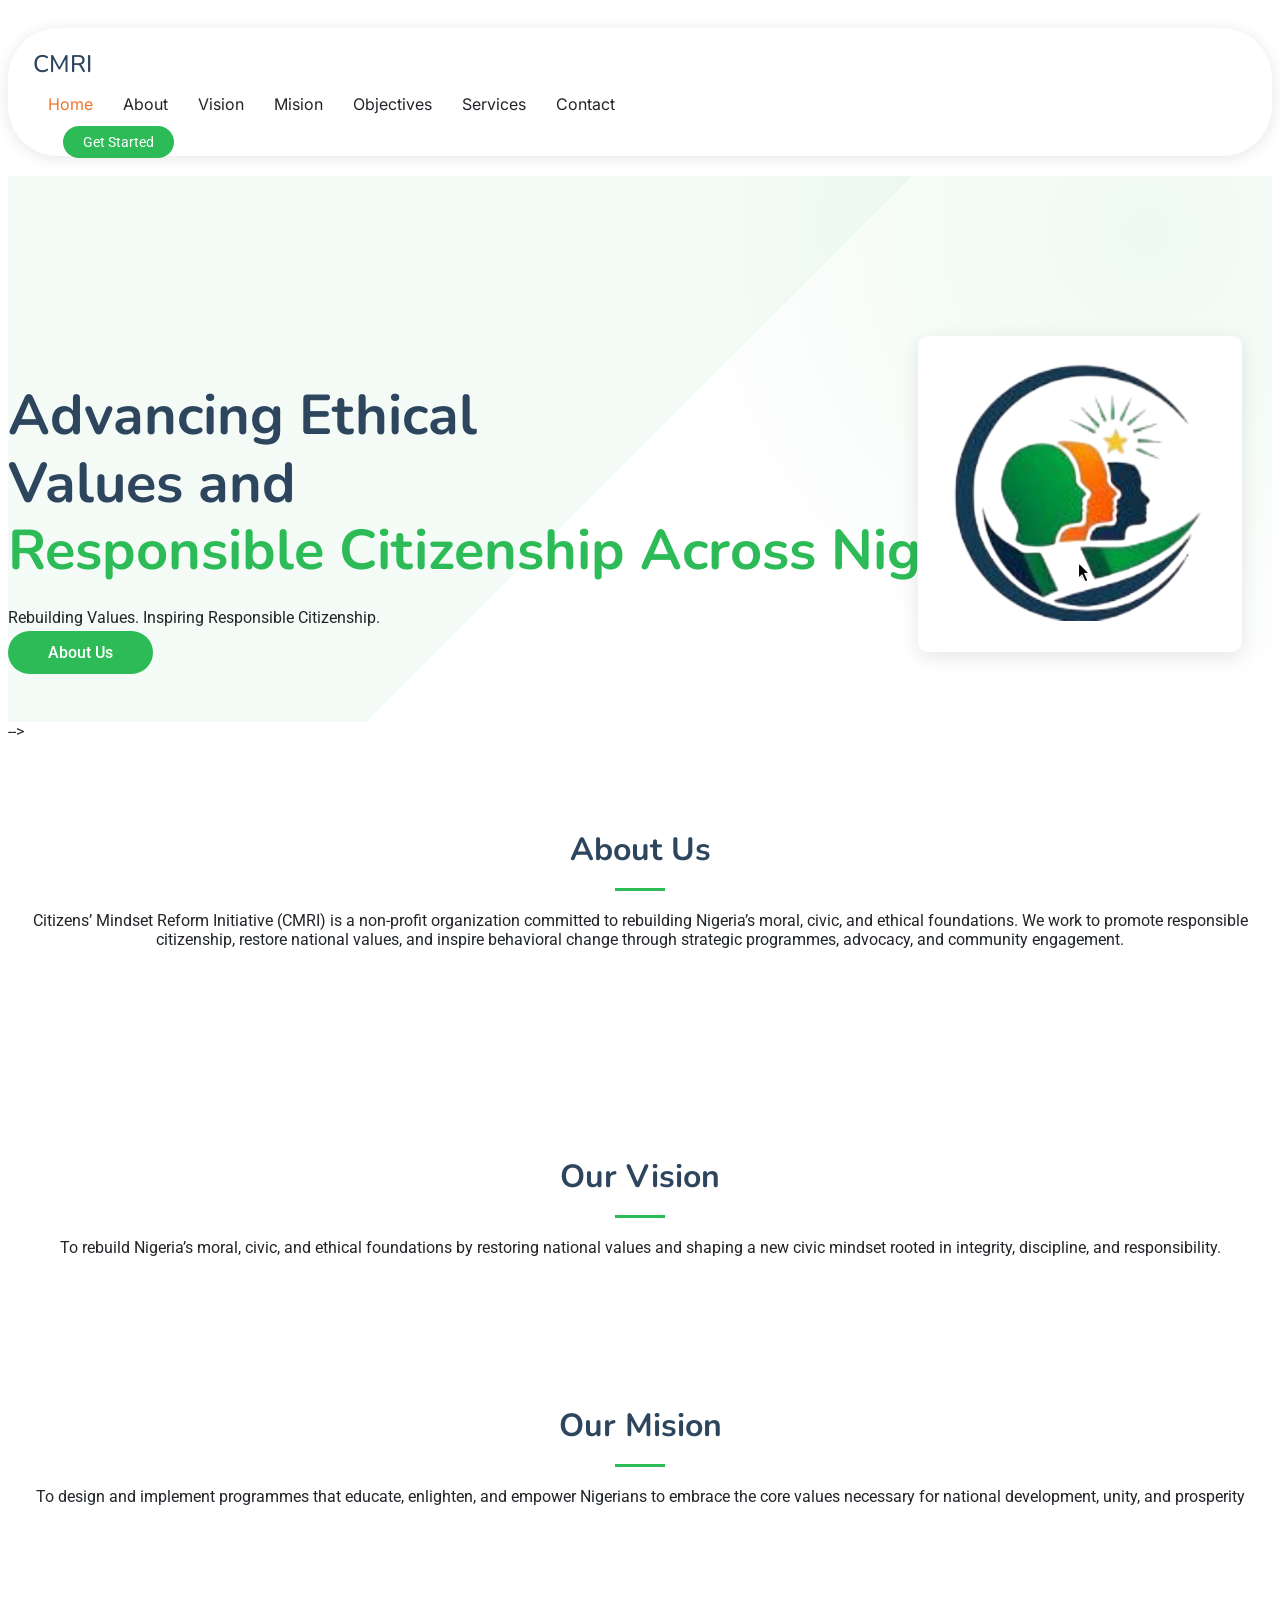
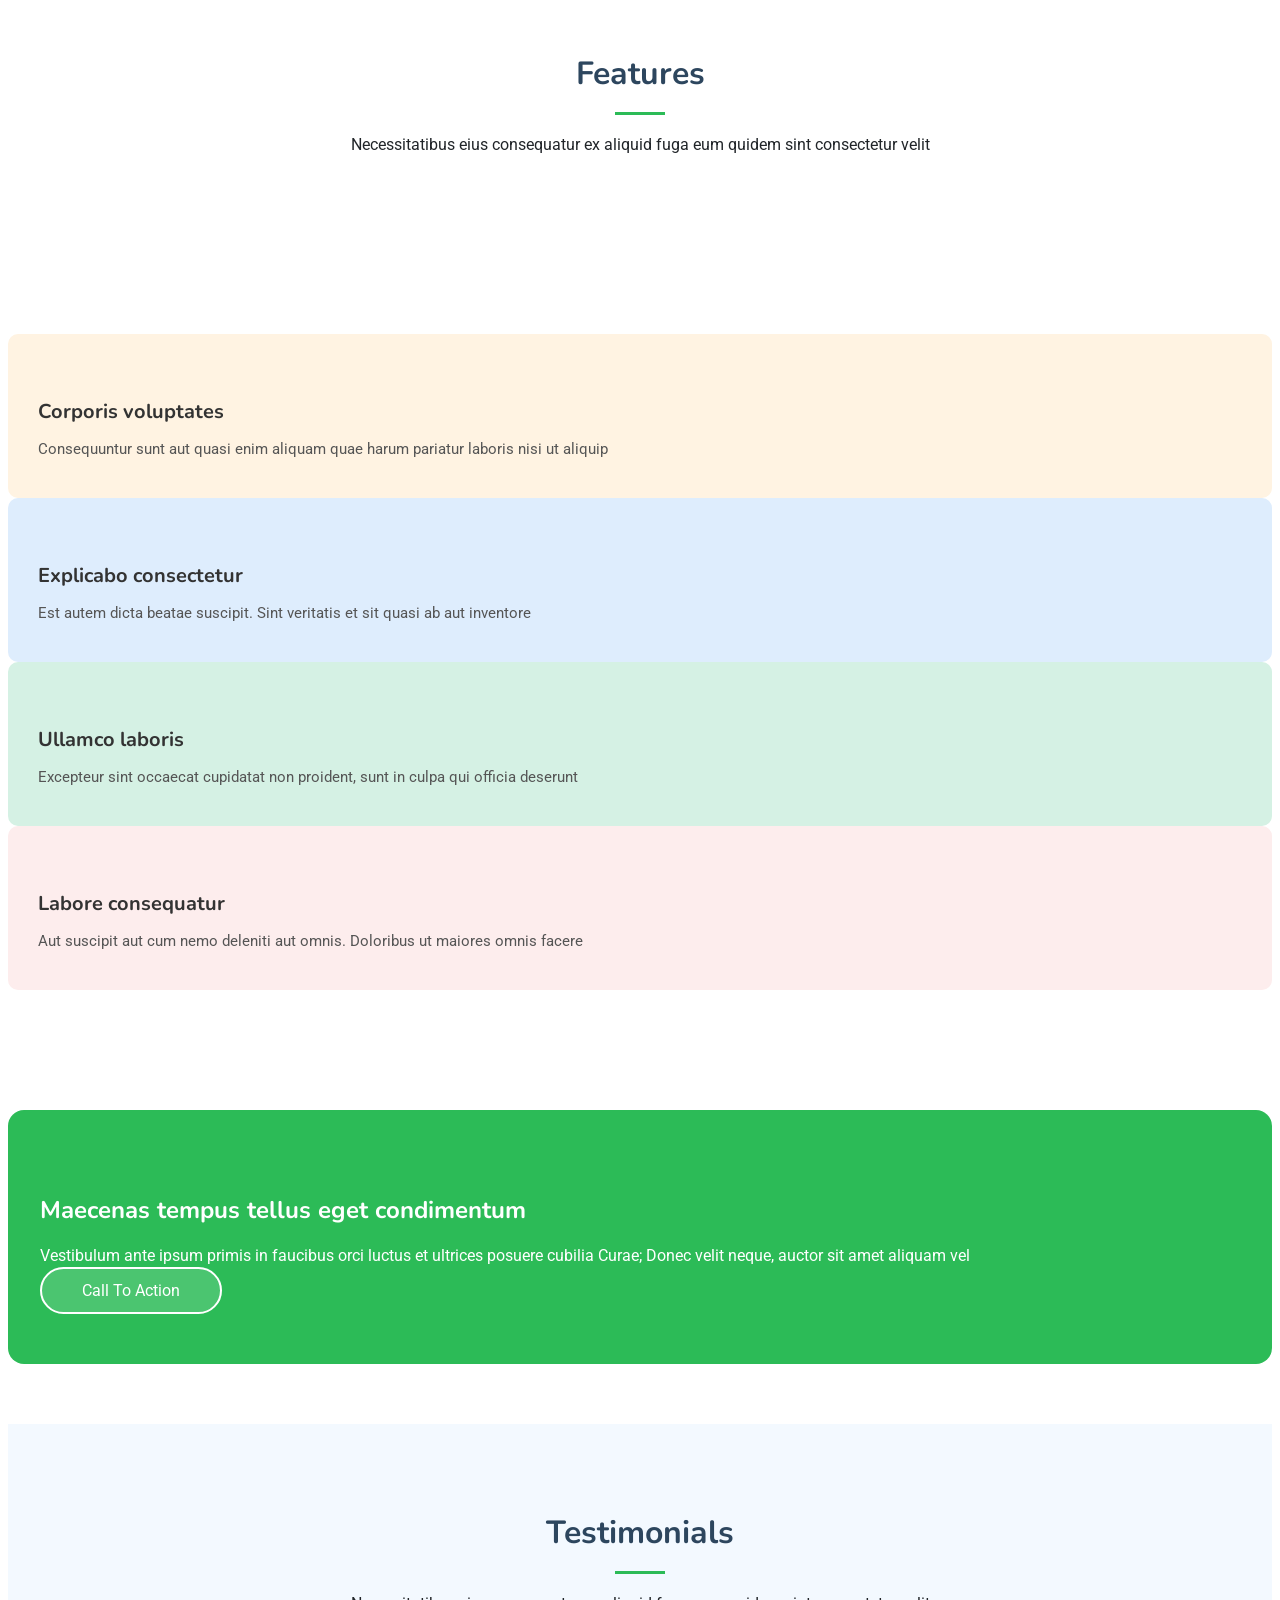
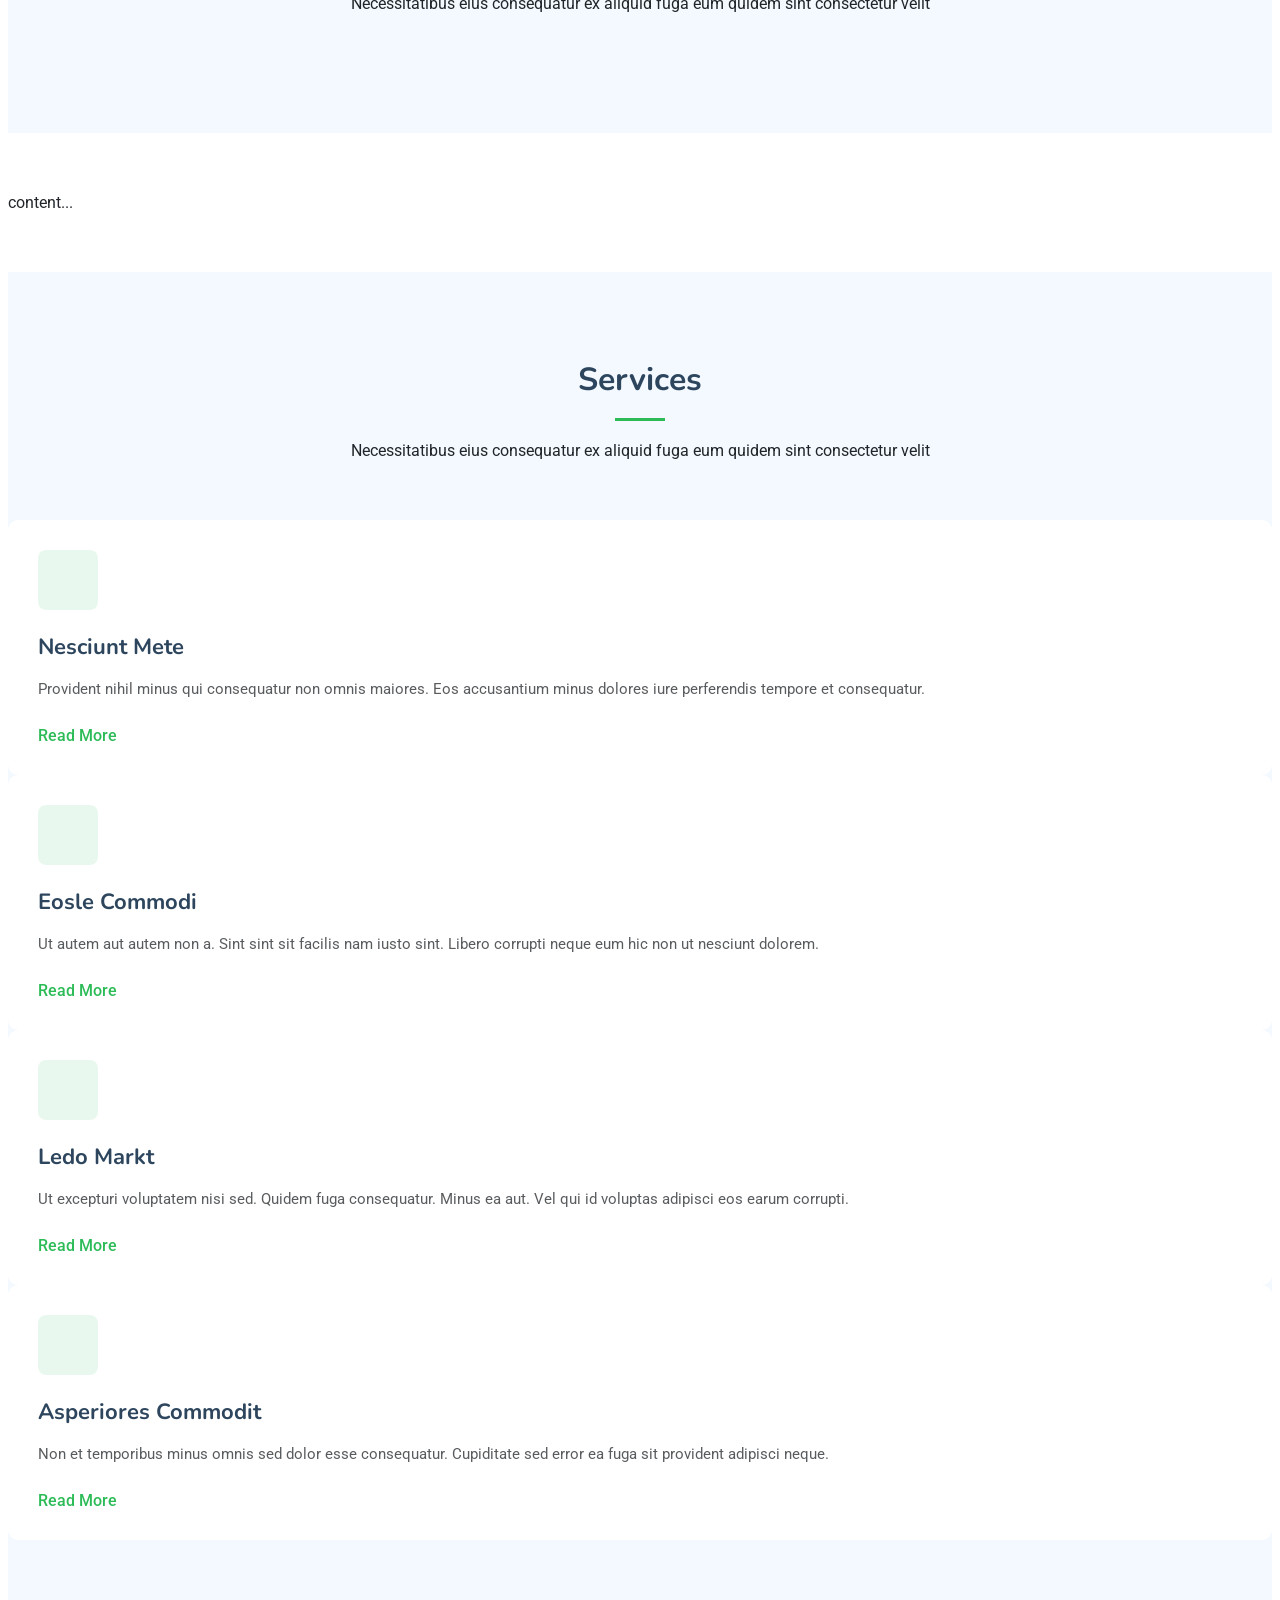
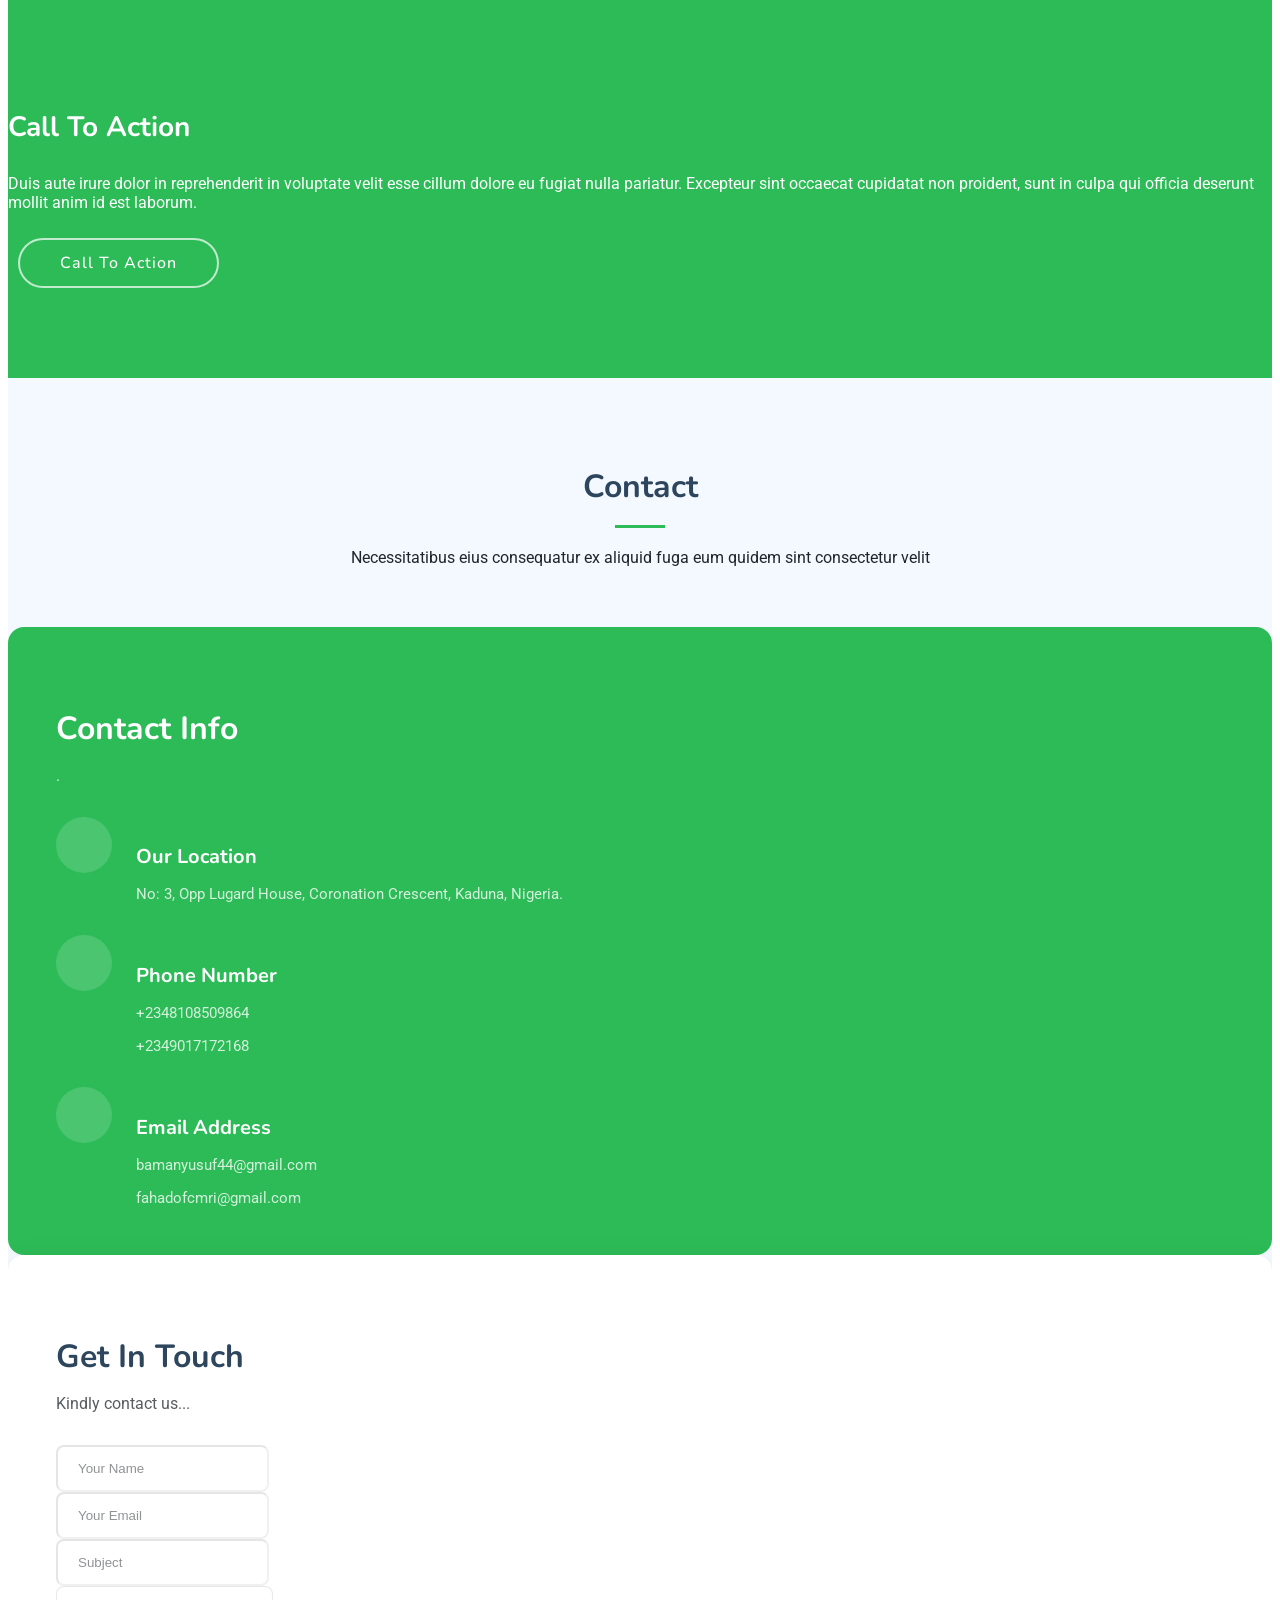
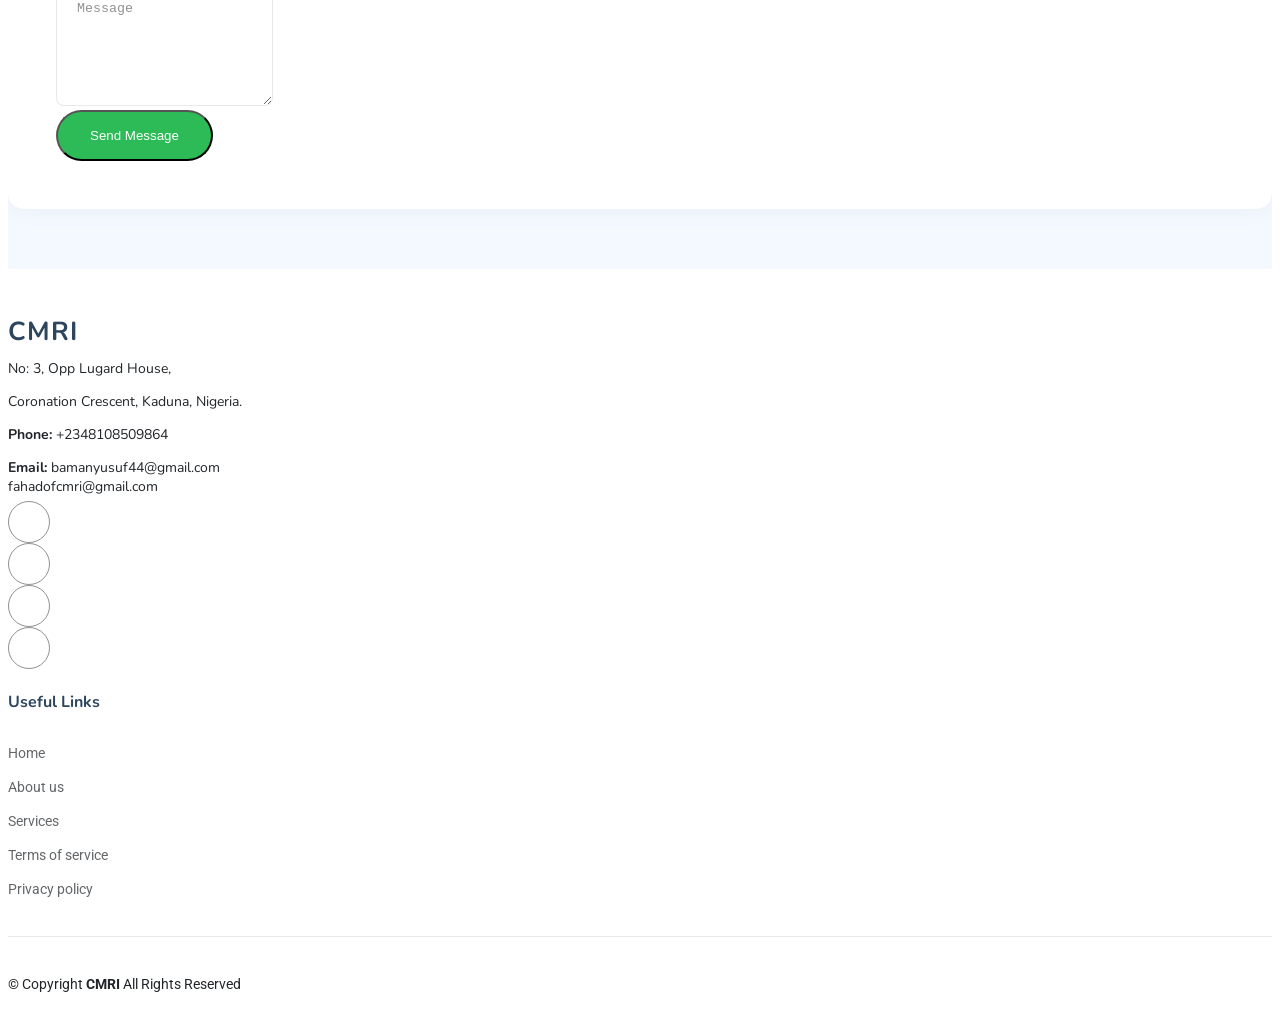
==== index.html @ 98e5f342 "first commit" ====
<!DOCTYPE html>
<html lang="en">

<head>
  <meta charset="utf-8">
  <meta content="width=device-width, initial-scale=1.0" name="viewport">
  <title>CITIZENS MINDSET REFORM INITIATIVE</title>
  <meta name="description" content="">
  <meta name="keywords" content="">

  <meta name="robots" content="noindex, nofollow">

  <!-- Favicons -->
  <link href="assets/img/favicon.png" rel="icon">
  <link href="assets/img/apple-touch-icon.png" rel="apple-touch-icon">

  <!-- Fonts -->
  <link href="https://fonts.googleapis.com" rel="preconnect">
  <link href="https://fonts.gstatic.com" rel="preconnect" crossorigin>
  <link href="https://fonts.googleapis.com/css2?family=Roboto:ital,wght@0,100;0,300;0,400;0,500;0,700;0,900;1,100;1,300;1,400;1,500;1,700;1,900&family=Inter:wght@100;200;300;400;500;600;700;800;900&family=Nunito:ital,wght@0,200;0,300;0,400;0,500;0,600;0,700;0,800;0,900;1,200;1,300;1,400;1,500;1,600;1,700;1,800;1,900&display=swap" rel="stylesheet">

  <!-- Vendor CSS Files -->
  <link href="assets/vendors/bootstrap/css/bootstrap.min.css" rel="stylesheet">
  <link href="assets/vendors/aos/aos.css" rel="stylesheet">
  <link href="assets/vendors/glightbox/css/glightbox.min.css" rel="stylesheet">
  <link href="assets/vendors/swiper/swiper-bundle.min.css" rel="stylesheet">
  <link href="assets/vendors/bootstrap-icons/bootstrap-icons.css" rel="stylesheet">

  <!-- Main CSS File -->
  <link href="assets/css/main.css" rel="stylesheet">

</head>

<body class="index-page">

  <header id="header" class="header d-flex align-items-center fixed-top">
    <div class="header-container container-fluid container-xl position-relative d-flex align-items-center justify-content-between">

      <a href="index.html" class="logo d-flex align-items-center me-auto me-xl-0">
        <!-- Uncomment the line below if you also wish to use an image logo -->
        <!-- <img src="assets/img/logo.png" alt=""> -->
        <h1 class="sitename">CMRI</h1>
      </a>

      <nav id="navmenu" class="navmenu">
        <ul>
          <li><a href="#hero" class="active">Home</a></li>
          <li><a href="#about">About</a></li>
          <li><a href="#features">Vision</a></li>
          <li><a href="#services">Mision</a></li>
          <li><a href="#pricing">Objectives</a></li>
          <li><a href="#services">Services</a></li>
          <!-- <li class="dropdown"><a href="#"><span>Dropdown</span> <i class="bi bi-chevron-down toggle-dropdown"></i></a>
            <ul>
              <li><a href="#">Dropdown 1</a></li>
              <li class="dropdown"><a href="#"><span>Deep Dropdown</span> <i class="bi bi-chevron-down toggle-dropdown"></i></a>
                <ul>
                  <li><a href="#">Deep Dropdown 1</a></li>
                  <li><a href="#">Deep Dropdown 2</a></li>
                  <li><a href="#">Deep Dropdown 3</a></li>
                  <li><a href="#">Deep Dropdown 4</a></li>
                  <li><a href="#">Deep Dropdown 5</a></li>
                </ul>
              </li>
              <li><a href="#">Dropdown 2</a></li>
              <li><a href="#">Dropdown 3</a></li>
              <li><a href="#">Dropdown 4</a></li>
            </ul>
          </li> -->
          <li><a href="#contact">Contact</a></li>
        </ul>
        <i class="mobile-nav-toggle d-xl-none bi bi-list"></i>
      </nav>

      <a class="btn-getstarted" href="index.html#about">Get Started</a>

    </div>
  </header>

  <main class="main">

    <!-- Hero Section -->
    <section id="hero" class="hero section">

      <div class="container" data-aos="fade-up" data-aos-delay="100">

        <div class="row align-items-center">
          <div class="col-lg-6">
            <div class="hero-content" data-aos="fade-up" data-aos-delay="200">

              <h1 class="mb-4">
                Advancing Ethical <br />
                Values and <br />
                <span class="accent-text">Responsible Citizenship Across Nigeria</span>
              </h1>

              <p class="mb-4 mb-md-5">
                Rebuilding Values. Inspiring Responsible Citizenship.
              </p>

              <div class="hero-buttons">
                <a href="#about" class="btn btn-primary me-0 me-sm-2 mx-1">About Us</a>
              </div>
            </div>
          </div>

          <div class="col-lg-6">
            <div class="hero-image" data-aos="zoom-out" data-aos-delay="300">
              <div class="customers-badge">
                <img src="assets/img/site-logo.png" alt="Hero Image" class="img-fluid">
              </div>
            </div>
          </div>
        </div>

        <!-- <div class="row stats-row gy-4 mt-5" data-aos="fade-up" data-aos-delay="500">
          <div class="col-lg-3 col-md-6">
            <div class="stat-item">
              <div class="stat-icon">
                <i class="bi bi-trophy"></i>
              </div>
              <div class="stat-content">
                <h4>3x Won Awards</h4>
                <p class="mb-0">Vestibulum ante ipsum</p>
              </div>
            </div>
          </div>
          <div class="col-lg-3 col-md-6">
            <div class="stat-item">
              <div class="stat-icon">
                <i class="bi bi-briefcase"></i>
              </div>
              <div class="stat-content">
                <h4>6.5k Faucibus</h4>
                <p class="mb-0">Nullam quis ante</p>
              </div>
            </div>
          </div>
          <div class="col-lg-3 col-md-6">
            <div class="stat-item">
              <div class="stat-icon">
                <i class="bi bi-graph-up"></i>
              </div>
              <div class="stat-content">
                <h4>80k Mauris</h4>
                <p class="mb-0">Etiam sit amet orci</p>
              </div>
            </div>
          </div>
          <div class="col-lg-3 col-md-6">
            <div class="stat-item">
              <div class="stat-icon">
                <i class="bi bi-award"></i>
              </div>
              <div class="stat-content">
                <h4>6x Phasellus</h4>
                <p class="mb-0">Vestibulum ante ipsum</p>
              </div>
            </div>
          </div>
        </div> -->

      </div>

    </section><!-- /Hero Section -->

    <!-- About Section -->
    <!-- <section id="about" class="about section">

      <div class="container" data-aos="fade-up" data-aos-delay="100">

        <div class="row gy-4 align-items-center justify-content-between">

          <div class="col-xl-5" data-aos="fade-up" data-aos-delay="200">
            <span class="about-meta">MORE ABOUT US</span>
            <h2 class="about-title">Citizens’ Mindset Reform Initiative (CMRI)</h2>
            <p class="about-description">is a non-profit organization committed to rebuilding 
            Nigeria’s moral, civic, and ethical foundations. We work to promote responsible citizenship, 
            restore national values, and inspire behavioral change through strategic programmes, advocacy, 
            and community engagement</p>

            <!-- <div class="row feature-list-wrapper">
              <div class="col-md-6">
                <ul class="feature-list">
                  <li><i class="bi bi-check-circle-fill"></i> Lorem ipsum dolor sit amet</li>
                  <li><i class="bi bi-check-circle-fill"></i> Consectetur adipiscing elit</li>
                  <li><i class="bi bi-check-circle-fill"></i> Sed do eiusmod tempor</li>
                </ul>
              </div>
              <div class="col-md-6">
                <ul class="feature-list">
                  <li><i class="bi bi-check-circle-fill"></i> Incididunt ut labore et</li>
                  <li><i class="bi bi-check-circle-fill"></i> Dolore magna aliqua</li>
                  <li><i class="bi bi-check-circle-fill"></i> Ut enim ad minim veniam</li>
                </ul>
              </div>
            </div> -->

            <!-- <div class="info-wrapper">
              <div class="row gy-4">
                <div class="col-lg-5">
                  <div class="profile d-flex align-items-center gap-3">
                    <img src="assets/img/avatar-1.webp" alt="CEO Profile" class="profile-image">
                    <div>
                      <h4 class="profile-name">Mario Smith</h4>
                      <p class="profile-position">CEO &amp; Founder</p>
                    </div>
                  </div>
                </div>
                <div class="col-lg-7">
                  <div class="contact-info d-flex align-items-center gap-2">
                    <i class="bi bi-telephone-fill"></i>
                    <div>
                      <p class="contact-label">Call us anytime</p>
                      <p class="contact-number">+123 456-789</p>
                    </div>
                  </div>
                </div>
              </div>
            </div> -->
          </div>

          <!-- <div class="col-xl-6" data-aos="fade-up" data-aos-delay="300">
            <div class="image-wrapper">
              <div class="images position-relative" data-aos="zoom-out" data-aos-delay="400">
                <img src="assets/img/about-5.webp" alt="Business Meeting" class="img-fluid main-image rounded-4">
                <img src="assets/img/about-2.webp" alt="Team Discussion" class="img-fluid small-image rounded-4">
              </div>
              <div class="experience-badge floating">
                <h3>15+ <span>Years</span></h3>
                <p>Of experience in business service</p>
              </div>
            </div>
          </div> -->
        </div>

      </div>

    </section> -->

    <section id="about" class="features section">

      <!-- Section Title -->
      <div class="container section-title" data-aos="fade-up">
        <h2>About Us</h2>
        <p>Citizens’ Mindset Reform Initiative (CMRI) is a non-profit organization committed to rebuilding 
Nigeria’s moral, civic, and ethical foundations. We work to promote responsible citizenship, 
restore national values, and inspire behavioral change through strategic programmes, advocacy, 
and community engagement.</p>
        </div>
    </section>

    <section id="vision" class="features section">

      <!-- Section Title -->
      <div class="container section-title" data-aos="fade-up">
        <h2>Our Vision</h2>
        <p>To rebuild Nigeria’s moral, civic, and ethical foundations by restoring national values and shaping 
a new civic mindset rooted in integrity, discipline, and responsibility.</p>
        </div>
    </section>

    <div class="container section-title" data-aos="fade-up">
        <h2>Our Mision</h2>
        <p>To design and implement programmes that educate, enlighten, and empower Nigerians to embrace 
the core values necessary for national development, unity, and prosperity</p>
        </div>
    </section>



    <!-- Features Section -->
    <section id="features" class="features section">

      <!-- Section Title -->
      <div class="container section-title" data-aos="fade-up">
        <h2>Features</h2>
        <p>Necessitatibus eius consequatur ex aliquid fuga eum quidem sint consectetur velit</p>
      </div><!-- End Section Title -->

    </section><!-- /Features Section -->

    <!-- Features Cards Section -->
    <section id="features-cards" class="features-cards section">

      <div class="container">

        <div class="row gy-4">

          <div class="col-xl-3 col-md-6" data-aos="zoom-in" data-aos-delay="100">
            <div class="feature-box orange">
              <i class="bi bi-award"></i>
              <h4>Corporis voluptates</h4>
              <p>Consequuntur sunt aut quasi enim aliquam quae harum pariatur laboris nisi ut aliquip</p>
            </div>
          </div><!-- End Feature Borx-->

          <div class="col-xl-3 col-md-6" data-aos="zoom-in" data-aos-delay="200">
            <div class="feature-box blue">
              <i class="bi bi-patch-check"></i>
              <h4>Explicabo consectetur</h4>
              <p>Est autem dicta beatae suscipit. Sint veritatis et sit quasi ab aut inventore</p>
            </div>
          </div><!-- End Feature Borx-->

          <div class="col-xl-3 col-md-6" data-aos="zoom-in" data-aos-delay="300">
            <div class="feature-box green">
              <i class="bi bi-sunrise"></i>
              <h4>Ullamco laboris</h4>
              <p>Excepteur sint occaecat cupidatat non proident, sunt in culpa qui officia deserunt</p>
            </div>
          </div><!-- End Feature Borx-->

          <div class="col-xl-3 col-md-6" data-aos="zoom-in" data-aos-delay="400">
            <div class="feature-box red">
              <i class="bi bi-shield-check"></i>
              <h4>Labore consequatur</h4>
              <p>Aut suscipit aut cum nemo deleniti aut omnis. Doloribus ut maiores omnis facere</p>
            </div>
          </div><!-- End Feature Borx-->

        </div>

      </div>

    </section><!-- /Features Cards Section -->

    <!-- Call To Action Section -->
    <section id="call-to-action" class="call-to-action section">

      <div class="container" data-aos="fade-up" data-aos-delay="100">

        <div class="row content justify-content-center align-items-center position-relative">
          <div class="col-lg-8 mx-auto text-center">
            <h2 class="display-4 mb-4">Maecenas tempus tellus eget condimentum</h2>
            <p class="mb-4">Vestibulum ante ipsum primis in faucibus orci luctus et ultrices posuere cubilia Curae; Donec velit neque, auctor sit amet aliquam vel</p>
            <a href="#" class="btn btn-cta">Call To Action</a>
          </div>


      </div>

    </section><!-- /Call To Action Section -->

    <!-- Clients Section -->

    <!-- Testimonials Section -->
    <section id="testimonials" class="testimonials section light-background">

      <!-- Section Title -->
      <div class="container section-title" data-aos="fade-up">
        <h2>Testimonials</h2>
        <p>Necessitatibus eius consequatur ex aliquid fuga eum quidem sint consectetur velit</p>
      </div><!-- End Section Title -->

      <div class="container">

        <div class="row g-5">


        </div>

      </div>

    </section><!-- /Testimonials Section -->

    <!-- Stats Section -->
    <section id="stats" class="stats section">

      content...
    </section><!-- /Stats Section -->

    <!-- Services Section -->
    <section id="services" class="services section light-background">

      <!-- Section Title -->
      <div class="container section-title" data-aos="fade-up">
        <h2>Services</h2>
        <p>Necessitatibus eius consequatur ex aliquid fuga eum quidem sint consectetur velit</p>
      </div><!-- End Section Title -->

      <div class="container" data-aos="fade-up" data-aos-delay="100">

        <div class="row g-4">

          <div class="col-lg-6" data-aos="fade-up" data-aos-delay="100">
            <div class="service-card d-flex">
              <div class="icon flex-shrink-0">
                <i class="bi bi-activity"></i>
              </div>
              <div>
                <h3>Nesciunt Mete</h3>
                <p>Provident nihil minus qui consequatur non omnis maiores. Eos accusantium minus dolores iure perferendis tempore et consequatur.</p>
                <a href="service-details.html" class="read-more">Read More <i class="bi bi-arrow-right"></i></a>
              </div>
            </div>
          </div><!-- End Service Card -->

          <div class="col-lg-6" data-aos="fade-up" data-aos-delay="200">
            <div class="service-card d-flex">
              <div class="icon flex-shrink-0">
                <i class="bi bi-diagram-3"></i>
              </div>
              <div>
                <h3>Eosle Commodi</h3>
                <p>Ut autem aut autem non a. Sint sint sit facilis nam iusto sint. Libero corrupti neque eum hic non ut nesciunt dolorem.</p>
                <a href="service-details.html" class="read-more">Read More <i class="bi bi-arrow-right"></i></a>
              </div>
            </div>
          </div><!-- End Service Card -->

          <div class="col-lg-6" data-aos="fade-up" data-aos-delay="300">
            <div class="service-card d-flex">
              <div class="icon flex-shrink-0">
                <i class="bi bi-easel"></i>
              </div>
              <div>
                <h3>Ledo Markt</h3>
                <p>Ut excepturi voluptatem nisi sed. Quidem fuga consequatur. Minus ea aut. Vel qui id voluptas adipisci eos earum corrupti.</p>
                <a href="service-details.html" class="read-more">Read More <i class="bi bi-arrow-right"></i></a>
              </div>
            </div>
          </div><!-- End Service Card -->

          <div class="col-lg-6" data-aos="fade-up" data-aos-delay="400">
            <div class="service-card d-flex">
              <div class="icon flex-shrink-0">
                <i class="bi bi-clipboard-data"></i>
              </div>
              <div>
                <h3>Asperiores Commodit</h3>
                <p>Non et temporibus minus omnis sed dolor esse consequatur. Cupiditate sed error ea fuga sit provident adipisci neque.</p>
                <a href="service-details.html" class="read-more">Read More <i class="bi bi-arrow-right"></i></a>
              </div>
            </div>
          </div><!-- End Service Card -->

        </div>

      </div>

    </section><!-- /Services Section -->


    <!-- Call To Action 2 Section -->
    <section id="call-to-action-2" class="call-to-action-2 section dark-background">

      <div class="container">
        <div class="row justify-content-center" data-aos="zoom-in" data-aos-delay="100">
          <div class="col-xl-10">
            <div class="text-center">
              <h3>Call To Action</h3>
              <p>Duis aute irure dolor in reprehenderit in voluptate velit esse cillum dolore eu fugiat nulla pariatur. Excepteur sint occaecat cupidatat non proident, sunt in culpa qui officia deserunt mollit anim id est laborum.</p>
              <a class="cta-btn" href="#">Call To Action</a>
            </div>
          </div>
        </div>
      </div>

    </section><!-- /Call To Action 2 Section -->

    <!-- Contact Section -->
    <section id="contact" class="contact section light-background">

      <!-- Section Title -->
      <div class="container section-title" data-aos="fade-up">
        <h2>Contact</h2>
        <p>Necessitatibus eius consequatur ex aliquid fuga eum quidem sint consectetur velit</p>
      </div><!-- End Section Title -->

      <div class="container" data-aos="fade-up" data-aos-delay="100">

        <div class="row g-4 g-lg-5">
          <div class="col-lg-5">
            <div class="info-box" data-aos="fade-up" data-aos-delay="200">
              <h3>Contact Info</h3>
              <p>.</p>

              <div class="info-item" data-aos="fade-up" data-aos-delay="300">
                <div class="icon-box">
                  <i class="bi bi-geo-alt"></i>
                </div>
                <div class="content">
                  <h4>Our Location</h4>
                  <p>No: 3, Opp Lugard House, Coronation Crescent, 
                Kaduna, Nigeria.</p>
                </div>
              </div>

              <div class="info-item" data-aos="fade-up" data-aos-delay="400">
                <div class="icon-box">
                  <i class="bi bi-telephone"></i>
                </div>
                <div class="content">
                  <h4>Phone Number</h4>
                  <p>+2348108509864</p>
                  <p>+2349017172168</p>
                </div>
              </div>

              <div class="info-item" data-aos="fade-up" data-aos-delay="500">
                <div class="icon-box">
                  <i class="bi bi-envelope"></i>
                </div>
                <div class="content">
                  <h4>Email Address</h4>
                  <p>bamanyusuf44@gmail.com</p>
                  <p>fahadofcmri@gmail.com</p>
                </div>
              </div>
            </div>
          </div>

          <div class="col-lg-7">
            <div class="contact-form" data-aos="fade-up" data-aos-delay="300">
              <h3>Get In Touch</h3>
              <p>Kindly contact us...</p>

              <form action="forms/contact.php" method="post" class="php-email-form" data-aos="fade-up" data-aos-delay="200">
                <div class="row gy-4">

                  <div class="col-md-6">
                    <input type="text" name="name" class="form-control" placeholder="Your Name" required="">
                  </div>

                  <div class="col-md-6 ">
                    <input type="email" class="form-control" name="email" placeholder="Your Email" required="">
                  </div>

                  <div class="col-12">
                    <input type="text" class="form-control" name="subject" placeholder="Subject" required="">
                  </div>

                  <div class="col-12">
                    <textarea class="form-control" name="message" rows="6" placeholder="Message" required=""></textarea>
                  </div>

                  <div class="col-12 text-center">
                    <div class="loading">Loading</div>
                    <div class="error-message"></div>
                    <div class="sent-message">Your message has been sent. Thank you!</div>

                    <button type="submit" class="btn">Send Message</button>
                  </div>

                </div>
              </form>

            </div>
          </div>

        </div>

      </div>

    </section><!-- /Contact Section -->

  </main>

  <footer id="footer" class="footer">

    <div class="container footer-top">
      <div class="row gy-4">
        <div class="col-lg-4 col-md-6 footer-about">
          <a href="index.html" class="logo d-flex align-items-center">
            <span class="sitename">CMRI</span>
          </a>
          <div class="footer-contact pt-3">
            <p>No: 3, Opp Lugard House,</p>
            <p>Coronation Crescent, 
                Kaduna, Nigeria.</p>
            <p class="mt-3"><strong>Phone:</strong> <span>+2348108509864</span></p>
            <p><strong>Email:</strong> <span>bamanyusuf44@gmail.com</span>
                  <br><span>fahadofcmri@gmail.com</span></p>
          </div>
          <div class="social-links d-flex mt-4">
            <a href=""><i class="bi bi-twitter-x"></i></a>
            <a href=""><i class="bi bi-facebook"></i></a>
            <a href=""><i class="bi bi-instagram"></i></a>
            <a href=""><i class="bi bi-linkedin"></i></a>
          </div>
        </div>

        <div class="col-lg-2 col-md-3 footer-links">
          <h4>Useful Links</h4>
          <ul>
            <li><a href="#">Home</a></li>
            <li><a href="#">About us</a></li>
            <li><a href="#">Services</a></li>
            <li><a href="#">Terms of service</a></li>
            <li><a href="#">Privacy policy</a></li>
          </ul>
        </div>


      </div>
    </div>

    <div class="container copyright text-center mt-4">
      <p>© <span>Copyright</span> <strong class="px-1 sitename">CMRI</strong> <span>All Rights Reserved</span></p>
      </div>
    </div>

  </footer>

  <!-- Scroll Top -->
  <a href="#" id="scroll-top" class="scroll-top d-flex align-items-center justify-content-center"><i class="bi bi-arrow-up-short"></i></a>

  <!-- Vendor JS Files -->
  <script src="assets/vendors/php-email-form/validate.js"></script>
  <script src="assets/vendors/aos/aos.js"></script>
  <script src="assets/vendors/glightbox/js/glightbox.min.js"></script>
  <script src="assets/vendors/swiper/swiper-bundle.min.js"></script>
  <script src="assets/vendors/purecounter/purecounter_vanilla.js"></script>

  <!-- Main JS File -->
  <script src="assets/js/main.js"></script>

<script defer src="https://static.cloudflareinsights.com/beacon.min.js/v8c78df7c7c0f484497ecbca7046644da1771523124516" integrity="sha512-8DS7rgIrAmghBFwoOTujcf6D9rXvH8xm8JQ1Ja01h9QX8EzXldiszufYa4IFfKdLUKTTrnSFXLDkUEOTrZQ8Qg==" data-cf-beacon='{"version":"2024.11.0","token":"68c5ca450bae485a842ff76066d69420","server_timing":{"name":{"cfCacheStatus":true,"cfEdge":true,"cfExtPri":true,"cfL4":true,"cfOrigin":true,"cfSpeedBrain":true},"location_startswith":null}}' crossorigin="anonymous"></script>
</body>

</html>
---- assets/css/main.css ----
/*--------------------------------------------------------------
# Font & Color Variables
--------------------------------------------------------------*/
/* Fonts */
:root {
  --default-font: "Roboto",  system-ui, -apple-system, "Segoe UI", Roboto, "Helvetica Neue", Arial, "Noto Sans", "Liberation Sans", sans-serif, "Apple Color Emoji", "Segoe UI Emoji", "Segoe UI Symbol", "Noto Color Emoji";
  --heading-font: "Nunito",  sans-serif;
  --nav-font: "Inter",  sans-serif;
}

/* Global Colors - The following color variables are used throughout the website. Updating them here will change the color scheme of the entire website */
:root { 
  --background-color: #ffffff; /* Background color for the entire website, including individual sections */
  --default-color: #212529; /* Default color used for the majority of the text content across the entire website */
  --heading-color: #2d465e; /* Color for headings, subheadings and title throughout the website */
  --accent-color: #2cbb57; /* Accent color that represents your brand on the website. It's used for buttons, links, and other elements that need to stand out */
  --surface-color: #ffffff; /* The surface color is used as a background of boxed elements within sections, such as cards, icon boxes, or other elements that require a visual separation from the global background. */
  --contrast-color: #ffffff; /* Contrast color for text, ensuring readability against backgrounds of accent, heading, or default colors. */
}

/* Nav Menu Colors - The following color variables are used specifically for the navigation menu. They are separate from the global colors to allow for more customization options */
:root {
  --nav-color: #212529;  /* The default color of the main navmenu links */
  --nav-hover-color: #f1742b; /* Applied to main navmenu links when they are hovered over or active */
  --nav-mobile-background-color: #ffffff; /* Used as the background color for mobile navigation menu */
  --nav-dropdown-background-color: #ffffff; /* Used as the background color for dropdown items that appear when hovering over primary navigation items */
  --nav-dropdown-color: #212529; /* Used for navigation links of the dropdown items in the navigation menu. */
  --nav-dropdown-hover-color: #0d83fd; /* Similar to --nav-hover-color, this color is applied to dropdown navigation links when they are hovered over. */
}

/* Color Presets - These classes override global colors when applied to any section or element, providing reuse of the sam color scheme. */

.light-background {
  --background-color: #f3f9ff;
  --surface-color: #ffffff;
}

.dark-background {
  --background-color: #2cbb57;
  --default-color: #ffffff;
  --heading-color: #ffffff;
  --surface-color: #409dfd;
  --contrast-color: #ffffff;
}

/* Smooth scroll */
:root {
  scroll-behavior: smooth;
}

/*--------------------------------------------------------------
# General Styling & Shared Classes
--------------------------------------------------------------*/
body {
  color: var(--default-color);
  background-color: var(--background-color);
  font-family: var(--default-font);
}

a {
  color: var(--accent-color);
  text-decoration: none;
  transition: 0.3s;
}

a:hover {
  color: color-mix(in srgb, var(--accent-color), transparent 25%);
  text-decoration: none;
}

h1,
h2,
h3,
h4,
h5,
h6 {
  color: var(--heading-color);
  font-family: var(--heading-font);
}

/* PHP Email Form Messages
------------------------------*/
.php-email-form .error-message {
  display: none;
  background: #df1529;
  color: #ffffff;
  text-align: left;
  padding: 15px;
  margin-bottom: 24px;
  font-weight: 600;
}

.php-email-form .sent-message {
  display: none;
  color: #ffffff;
  background: #059652;
  text-align: center;
  padding: 15px;
  margin-bottom: 24px;
  font-weight: 600;
}

.php-email-form .loading {
  display: none;
  background: var(--surface-color);
  text-align: center;
  padding: 15px;
  margin-bottom: 24px;
}

.php-email-form .loading:before {
  content: "";
  display: inline-block;
  border-radius: 50%;
  width: 24px;
  height: 24px;
  margin: 0 10px -6px 0;
  border: 3px solid var(--accent-color);
  border-top-color: var(--surface-color);
  animation: php-email-form-loading 1s linear infinite;
}

@keyframes php-email-form-loading {
  0% {
    transform: rotate(0deg);
  }

  100% {
    transform: rotate(360deg);
  }
}

/*--------------------------------------------------------------
# Global Header
--------------------------------------------------------------*/
.header {
  --background-color: rgba(255, 255, 255, 0);
  color: var(--default-color);
  background-color: var(--background-color);
  padding: 20px 0;
  transition: all 0.5s;
  z-index: 997;
}

.header .header-container {
  background: var(--surface-color);
  border-radius: 50px;
  padding: 5px 25px;
  box-shadow: 0px 2px 15px rgba(0, 0, 0, 0.1);
}

.scrolled .header .header-container {
  background: color-mix(in srgb, var(--surface-color), transparent 5%);
}

.header .logo {
  line-height: 1;
  padding-left: 5px;
}

.header .logo img {
  max-height: 36px;
  margin-right: 8px;
}

.header .logo h1 {
  font-size: 24px;
  margin: 0;
  font-weight: 500;
  color: var(--heading-color);
}

.header .btn-getstarted,
.header .btn-getstarted:focus {
  color: var(--contrast-color);
  background: var(--accent-color);
  font-size: 14px;
  padding: 8px 20px;
  margin: 0 0 0 30px;
  border-radius: 50px;
  transition: 0.3s;
}

.header .btn-getstarted:hover,
.header .btn-getstarted:focus:hover {
  color: var(--contrast-color);
  background: color-mix(in srgb, var(--accent-color), transparent 15%);
}

@media (max-width: 1200px) {
  .header {
    padding-top: 10px;
  }

  .header .header-container {
    margin-left: 10px;
    margin-right: 10px;
    padding: 10px 5px 10px 15px;
  }

  .header .logo {
    order: 1;
  }

  .header .btn-getstarted {
    order: 2;
    margin: 0 10px 0 0;
    padding: 6px 15px;
  }

  .header .navmenu {
    order: 3;
  }
}

/*--------------------------------------------------------------
# Navigation Menu
--------------------------------------------------------------*/
/* Navmenu - Desktop */
@media (min-width: 1200px) {
  .navmenu {
    padding: 0;
  }

  .navmenu ul {
    margin: 0;
    padding: 0;
    display: flex;
    list-style: none;
    align-items: center;
  }

  .navmenu li {
    position: relative;
  }

  .navmenu a,
  .navmenu a:focus {
    color: var(--nav-color);
    padding: 18px 15px;
    font-size: 16px;
    font-family: var(--nav-font);
    font-weight: 400;
    display: flex;
    align-items: center;
    justify-content: space-between;
    white-space: nowrap;
    transition: 0.3s;
  }

  .navmenu a i,
  .navmenu a:focus i {
    font-size: 12px;
    line-height: 0;
    margin-left: 5px;
    transition: 0.3s;
  }

  .navmenu li:last-child a {
    padding-right: 0;
  }

  .navmenu li:hover>a,
  .navmenu .active,
  .navmenu .active:focus {
    color: var(--nav-hover-color);
  }

  .navmenu .dropdown ul {
    margin: 0;
    padding: 10px 0;
    background: var(--nav-dropdown-background-color);
    display: block;
    position: absolute;
    visibility: hidden;
    left: 14px;
    top: 130%;
    opacity: 0;
    transition: 0.3s;
    border-radius: 4px;
    z-index: 99;
    box-shadow: 0px 0px 30px rgba(0, 0, 0, 0.1);
  }

  .navmenu .dropdown ul li {
    min-width: 200px;
  }

  .navmenu .dropdown ul a {
    padding: 10px 20px;
    font-size: 15px;
    text-transform: none;
    color: var(--nav-dropdown-color);
  }

  .navmenu .dropdown ul a i {
    font-size: 12px;
  }

  .navmenu .dropdown ul a:hover,
  .navmenu .dropdown ul .active:hover,
  .navmenu .dropdown ul li:hover>a {
    color: var(--nav-dropdown-hover-color);
  }

  .navmenu .dropdown:hover>ul {
    opacity: 1;
    top: 100%;
    visibility: visible;
  }

  .navmenu .dropdown .dropdown ul {
    top: 0;
    left: -90%;
    visibility: hidden;
  }

  .navmenu .dropdown .dropdown:hover>ul {
    opacity: 1;
    top: 0;
    left: -100%;
    visibility: visible;
  }
}

/* Navmenu - Mobile */
@media (max-width: 1199px) {
  .mobile-nav-toggle {
    color: var(--nav-color);
    font-size: 28px;
    line-height: 0;
    margin-right: 10px;
    cursor: pointer;
    transition: color 0.3s;
  }

  .navmenu {
    padding: 0;
    z-index: 9997;
  }

  .navmenu ul {
    display: none;
    list-style: none;
    position: absolute;
    inset: 60px 20px 20px 20px;
    padding: 10px 0;
    margin: 0;
    border-radius: 6px;
    background-color: var(--nav-mobile-background-color);
    overflow-y: auto;
    transition: 0.3s;
    z-index: 9998;
    box-shadow: 0px 0px 30px rgba(0, 0, 0, 0.1);
  }

  .navmenu a,
  .navmenu a:focus {
    color: var(--nav-dropdown-color);
    padding: 10px 20px;
    font-family: var(--nav-font);
    font-size: 17px;
    font-weight: 500;
    display: flex;
    align-items: center;
    justify-content: space-between;
    white-space: nowrap;
    transition: 0.3s;
  }

  .navmenu a i,
  .navmenu a:focus i {
    font-size: 12px;
    line-height: 0;
    margin-left: 5px;
    width: 30px;
    height: 30px;
    display: flex;
    align-items: center;
    justify-content: center;
    border-radius: 50%;
    transition: 0.3s;
    background-color: color-mix(in srgb, var(--accent-color), transparent 90%);
  }

  .navmenu a i:hover,
  .navmenu a:focus i:hover {
    background-color: var(--accent-color);
    color: var(--contrast-color);
  }

  .navmenu a:hover,
  .navmenu .active,
  .navmenu .active:focus {
    color: var(--nav-dropdown-hover-color);
  }

  .navmenu .active i,
  .navmenu .active:focus i {
    background-color: var(--accent-color);
    color: var(--contrast-color);
    transform: rotate(180deg);
  }

  .navmenu .dropdown ul {
    position: static;
    display: none;
    z-index: 99;
    padding: 10px 0;
    margin: 10px 20px;
    background-color: var(--nav-dropdown-background-color);
    border: 1px solid color-mix(in srgb, var(--default-color), transparent 90%);
    box-shadow: none;
    transition: all 0.5s ease-in-out;
  }

  .navmenu .dropdown ul ul {
    background-color: rgba(33, 37, 41, 0.1);
  }

  .navmenu .dropdown>.dropdown-active {
    display: block;
    background-color: rgba(33, 37, 41, 0.03);
  }

  .mobile-nav-active {
    overflow: hidden;
  }

  .mobile-nav-active .mobile-nav-toggle {
    color: #fff;
    position: absolute;
    font-size: 32px;
    top: 15px;
    right: 15px;
    margin-right: 0;
    z-index: 9999;
  }

  .mobile-nav-active .navmenu {
    position: fixed;
    overflow: hidden;
    inset: 0;
    background: rgba(33, 37, 41, 0.8);
    transition: 0.3s;
  }

  .mobile-nav-active .navmenu>ul {
    display: block;
  }
}

/*--------------------------------------------------------------
# Global Footer
--------------------------------------------------------------*/
.footer {
  color: var(--default-color);
  background-color: var(--background-color);
  font-size: 14px;
  position: relative;
}

.footer .footer-top {
  padding-top: 50px;
}

.footer .footer-about .logo {
  line-height: 1;
  margin-bottom: 25px;
}

.footer .footer-about .logo img {
  max-height: 40px;
  margin-right: 6px;
}

.footer .footer-about .logo span {
  color: var(--heading-color);
  font-family: var(--heading-font);
  font-size: 26px;
  font-weight: 700;
  letter-spacing: 1px;
}

.footer .footer-about p {
  font-size: 14px;
  font-family: var(--heading-font);
}

.footer .social-links a {
  display: flex;
  align-items: center;
  justify-content: center;
  width: 40px;
  height: 40px;
  border-radius: 50%;
  border: 1px solid color-mix(in srgb, var(--default-color), transparent 50%);
  font-size: 16px;
  color: color-mix(in srgb, var(--default-color), transparent 20%);
  margin-right: 10px;
  transition: 0.3s;
}

.footer .social-links a:hover {
  color: var(--accent-color);
  border-color: var(--accent-color);
}

.footer h4 {
  font-size: 16px;
  font-weight: bold;
  position: relative;
  padding-bottom: 12px;
}

.footer .footer-links {
  margin-bottom: 30px;
}

.footer .footer-links ul {
  list-style: none;
  padding: 0;
  margin: 0;
}

.footer .footer-links ul i {
  padding-right: 2px;
  font-size: 12px;
  line-height: 0;
}

.footer .footer-links ul li {
  padding: 10px 0;
  display: flex;
  align-items: center;
}

.footer .footer-links ul li:first-child {
  padding-top: 0;
}

.footer .footer-links ul a {
  color: color-mix(in srgb, var(--default-color), transparent 30%);
  display: inline-block;
  line-height: 1;
}

.footer .footer-links ul a:hover {
  color: var(--accent-color);
}

.footer .footer-contact p {
  margin-bottom: 5px;
}

.footer .copyright {
  padding: 25px 0;
  border-top: 1px solid color-mix(in srgb, var(--default-color), transparent 90%);
}

.footer .copyright p {
  margin-bottom: 0;
}

.footer .credits {
  margin-top: 8px;
  font-size: 13px;
}

/*--------------------------------------------------------------
# Scroll Top Button
--------------------------------------------------------------*/
.scroll-top {
  position: fixed;
  visibility: hidden;
  opacity: 0;
  right: 15px;
  bottom: -15px;
  z-index: 99999;
  background-color: var(--accent-color);
  width: 44px;
  height: 44px;
  border-radius: 50px;
  transition: all 0.4s;
}

.scroll-top i {
  font-size: 24px;
  color: var(--contrast-color);
  line-height: 0;
}

.scroll-top:hover {
  background-color: color-mix(in srgb, var(--accent-color), transparent 20%);
  color: var(--contrast-color);
}

.scroll-top.active {
  visibility: visible;
  opacity: 1;
  bottom: 15px;
}

/*--------------------------------------------------------------
# Disable aos animation delay on mobile devices
--------------------------------------------------------------*/
@media screen and (max-width: 768px) {
  [data-aos-delay] {
    transition-delay: 0 !important;
  }
}

/*--------------------------------------------------------------
# Global Page Titles & Breadcrumbs
--------------------------------------------------------------*/
.page-title {
  color: var(--default-color);
  background-color: var(--background-color);
  padding: 170px 0 80px 0;
  text-align: center;
  position: relative;
}

.page-title h1 {
  font-size: 42px;
  font-weight: 700;
  margin-bottom: 10px;
}

.page-title .breadcrumbs ol {
  display: flex;
  flex-wrap: wrap;
  list-style: none;
  justify-content: center;
  padding: 0;
  margin: 0;
  font-size: 16px;
  font-weight: 400;
}

.page-title .breadcrumbs ol li+li {
  padding-left: 10px;
}

.page-title .breadcrumbs ol li+li::before {
  content: "/";
  display: inline-block;
  padding-right: 10px;
  color: color-mix(in srgb, var(--default-color), transparent 70%);
}

/*--------------------------------------------------------------
# Global Sections
--------------------------------------------------------------*/
section,
.section {
  color: var(--default-color);
  background-color: var(--background-color);
  padding: 60px 0;
  scroll-margin-top: 90px;
  overflow: clip;
}

@media (max-width: 1199px) {

  section,
  .section {
    scroll-margin-top: 66px;
  }
}

/*--------------------------------------------------------------
# Global Section Titles
--------------------------------------------------------------*/
.section-title {
  text-align: center;
  padding-bottom: 60px;
  position: relative;
}

.section-title h2 {
  font-size: 32px;
  font-weight: 700;
  margin-bottom: 20px;
  padding-bottom: 20px;
  position: relative;
}

.section-title h2:after {
  content: "";
  position: absolute;
  display: block;
  width: 50px;
  height: 3px;
  background: var(--accent-color);
  left: 0;
  right: 0;
  bottom: 0;
  margin: auto;
}

.section-title p {
  margin-bottom: 0;
}

/*--------------------------------------------------------------
# Hero Section
--------------------------------------------------------------*/
.hero {
  position: relative;
  padding-top: 160px;
  background: linear-gradient(135deg, color-mix(in srgb, var(--accent-color), transparent 95%) 50%, color-mix(in srgb, var(--accent-color), transparent 98%) 25%, transparent 50%);
}

.hero::before {
  content: "";
  position: absolute;
  top: 0;
  left: 0;
  width: 100%;
  height: 100%;
  background: radial-gradient(circle at 90% 10%, color-mix(in srgb, var(--accent-color), transparent 92%), transparent 40%);
  pointer-events: none;
}

.hero .hero-content {
  position: relative;
  z-index: 1;
}

.hero .hero-content h1 {
  font-size: 3.5rem;
  font-weight: 700;
  line-height: 1.2;
  margin-bottom: 1.5rem;
}

.hero .hero-content h1 .accent-text {
  color: var(--accent-color);
}

@media (max-width: 992px) {
  .hero .hero-content {
    text-align: center;
    margin-bottom: 3rem;
  }

  .hero .hero-content h1 {
    font-size: 2.5rem;
  }

  .hero .hero-content .hero-buttons {
    justify-content: center;
  }
}

@media (max-width: 575px) {
  .hero .hero-content h1 {
    font-size: 2rem;
  }
}

.hero .company-badge {
  display: inline-flex;
  align-items: center;
  padding: 0.5rem 1rem;
  background-color: color-mix(in srgb, var(--accent-color), transparent 92%);
  border-radius: 50px;
  color: var(--accent-color);
  font-weight: 500;
}

.hero .company-badge i {
  font-size: 1.25rem;
}

.hero .btn-primary {
  background-color: var(--accent-color);
  border-color: var(--accent-color);
  color: var(--contrast-color);
  padding: 0.75rem 2.5rem;
  border-radius: 50px;
  font-weight: 500;
  transition: all 0.3s ease;
}

.hero .btn-primary:hover {
  background-color: color-mix(in srgb, var(--accent-color), black 20%);
  border-color: color-mix(in srgb, var(--accent-color), black 20%);
}

.hero .btn-link {
  color: var(--heading-color);
  text-decoration: none;
  font-weight: 500;
  transition: all 0.3s ease;
}

.hero .btn-link:hover {
  color: var(--accent-color);
}

.hero .btn-link i {
  font-size: 1.5rem;
  vertical-align: middle;
}

.hero .hero-image {
  position: relative;
  text-align: center;
  z-index: 1;
}

.hero .hero-image img {
  max-width: 100%;
  height: auto;
}

.hero .customers-badge {
  position: absolute;
  bottom: 10px;
  right: 30px;
  background-color: var(--surface-color);
  padding: 1rem;
  border-radius: 10px;
  box-shadow: 0 5px 20px rgba(0, 0, 0, 0.1);
  max-width: 300px;
  animation: float-badge 3s ease-in-out infinite;
  will-change: transform;
}

.hero .customers-badge .customer-avatars {
  display: flex;
  align-items: center;
  margin-bottom: 0.5rem;
}

.hero .customers-badge .avatar {
  width: 35px;
  height: 35px;
  border-radius: 50%;
  border: 2px solid var(--surface-color);
  margin-left: -8px;
}

.hero .customers-badge .avatar:first-child {
  margin-left: 0;
}

.hero .customers-badge .avatar.more {
  background-color: var(--accent-color);
  color: var(--contrast-color);
  display: flex;
  align-items: center;
  justify-content: center;
  font-size: 0.75rem;
  font-weight: 600;
}

.hero .customers-badge p {
  font-size: 0.875rem;
  color: color-mix(in srgb, var(--default-color), transparent 40%);
}

@media (max-width: 992px) {
  .hero .customers-badge {
    position: static;
    margin: 1rem auto;
    max-width: 250px;
  }
}

.hero .stats-row {
  position: relative;
  z-index: 1;
  margin-top: 5rem;
  background-color: var(--surface-color);
  border-radius: 20px;
  box-shadow: 0 5px 15px rgba(0, 0, 0, 0.05);
  padding-bottom: 2rem;
}

.hero .stat-item {
  display: flex;
  align-items: center;
  gap: 1rem;
  padding: 2rem;
}

.hero .stat-item .stat-icon {
  flex-shrink: 0;
  width: 64px;
  height: 64px;
  display: flex;
  align-items: center;
  justify-content: center;
  background-color: color-mix(in srgb, var(--accent-color), transparent 92%);
  border-radius: 50px;
  transition: 0.3s;
}

.hero .stat-item .stat-icon i {
  font-size: 1.5rem;
  color: var(--accent-color);
}

.hero .stat-item:hover .stat-icon {
  background-color: var(--accent-color);
}

.hero .stat-item:hover .stat-icon i {
  color: var(--contrast-color);
}

.hero .stat-item .stat-content {
  flex-grow: 1;
}

.hero .stat-item .stat-content h4 {
  font-size: 1.25rem;
  margin-bottom: 0.25rem;
  font-weight: 600;
}

.hero .stat-item .stat-content p {
  font-size: 0.875rem;
  color: color-mix(in srgb, var(--default-color), transparent 40%);
  margin: 0;
}

@media (max-width: 575px) {
  .hero .stat-item {
    padding: 1.5rem;
  }
}

@keyframes float-badge {
  0% {
    transform: translateY(0);
  }

  50% {
    transform: translateY(-10px);
  }

  100% {
    transform: translateY(0);
  }
}

/*--------------------------------------------------------------
# About Section
--------------------------------------------------------------*/
.about .about-meta {
  color: var(--accent-color);
  font-weight: 600;
  margin-bottom: 1rem;
  display: inline-block;
}

.about .about-title {
  font-size: 1.75rem;
  margin-bottom: 1rem;
  line-height: 1.2;
  font-weight: 700;
}

@media (max-width: 992px) {
  .about .about-title {
    font-size: 2rem;
  }
}

.about .about-description {
  margin-bottom: 2rem;
  color: color-mix(in srgb, var(--default-color), transparent 20%);
}

.about .feature-list-wrapper {
  margin-bottom: 2rem;
}

.about .feature-list {
  list-style: none;
  padding: 0;
  margin: 0;
}

.about .feature-list li {
  display: flex;
  align-items: center;
  gap: 0.75rem;
  margin-bottom: 1rem;
  font-size: 1rem;
}

.about .feature-list li i {
  color: var(--accent-color);
  font-size: 1.25rem;
}

.about .profile .profile-image {
  width: 60px;
  height: 60px;
  border-radius: 50%;
  object-fit: cover;
}

.about .profile .profile-name {
  font-size: 1.125rem;
  margin: 0;
}

.about .profile .profile-position {
  color: var(--accent-color);
  margin: 0;
  font-size: 0.875rem;
}

.about .contact-info {
  padding: 1rem 1.5rem;
  background-color: var(--surface-color);
  border-radius: 0.5rem;
  box-shadow: 0 0 15px rgba(0, 0, 0, 0.06);
}

.about .contact-info i {
  color: var(--accent-color);
  font-size: 1.5rem;
}

.about .contact-info .contact-label {
  color: color-mix(in srgb, var(--default-color), transparent 30%);
  font-size: 0.875rem;
  margin: 0;
}

.about .contact-info .contact-number {
  font-weight: 600;
  margin: 0;
}

.about .image-wrapper {
  position: relative;
}

@media (max-width: 992px) {
  .about .image-wrapper {
    padding-left: 0;
    margin-top: 3rem;
    display: flex;
    flex-direction: column;
    gap: 2rem;
  }
}

@media (max-width: 992px) {
  .about .image-wrapper .images {
    display: flex;
    flex-direction: column;
    gap: 1.5rem;
  }
}

@media (max-width: 992px) {
  .about .image-wrapper .main-image {
    margin-left: 0;
  }
}

.about .image-wrapper .small-image {
  position: absolute;
  top: 20%;
  left: -10%;
  width: 45%;
  border: 8px solid var(--surface-color);
}

@media (max-width: 992px) {
  .about .image-wrapper .small-image {
    position: static;
    width: 100%;
    margin: 0 auto;
    border: 0;
  }
}

.about .image-wrapper .experience-badge {
  position: absolute;
  bottom: 5%;
  right: 5%;
  background-color: var(--accent-color);
  color: var(--contrast-color);
  padding: 1.5rem;
  border-radius: 0.5rem;
  text-align: center;
  min-width: 200px;
  animation: experience-float 3s ease-in-out infinite;
}

@media (max-width: 992px) {
  .about .image-wrapper .experience-badge {
    position: static;
    width: fit-content;
    margin: 0 auto;
  }
}

.about .image-wrapper .experience-badge h3 {
  color: var(--contrast-color);
  font-size: 2.5rem;
  margin: 0;
  line-height: 0.5;
}

.about .image-wrapper .experience-badge h3 span {
  font-size: 1rem;
  display: inline-block;
  margin-left: 0.25rem;
}

.about .image-wrapper .experience-badge p {
  margin: 0.5rem 0 0;
  font-size: 0.875rem;
}

@keyframes experience-float {
  0% {
    transform: translateY(0);
  }

  50% {
    transform: translateY(-10px);
  }

  100% {
    transform: translateY(0);
  }
}

/*--------------------------------------------------------------
# Features Section
--------------------------------------------------------------*/
.features .nav-tabs {
  border: 0;
  background-color: color-mix(in srgb, var(--default-color), transparent 96%);
  display: inline-flex;
  align-items: center;
  justify-content: center;
  border-radius: 50px;
  padding: 6px;
  width: auto;
}

.features .nav-item {
  margin: 0;
  padding: 0 5px 0 0;
}

.features .nav-item:last-child {
  padding-right: 0;
}

.features .nav-link {
  background-color: none;
  color: var(--heading-color);
  padding: 10px 30px;
  transition: 0.3s;
  border-radius: 50px;
  display: flex;
  align-items: center;
  justify-content: center;
  cursor: pointer;
  height: 100%;
  border: 0;
  margin: 0;
}

@media (max-width: 468px) {
  .features .nav-link {
    padding: 8px 20px;
  }
}

.features .nav-link i {
  padding-right: 15px;
  font-size: 48px;
}

.features .nav-link h4 {
  font-size: 14px;
  font-weight: 500;
  margin: 0;
}

.features .nav-link:hover {
  border-color: color-mix(in srgb, var(--default-color), transparent 80%);
}

.features .nav-link:hover h4 {
  color: var(--accent-color);
}

.features .nav-link.active {
  background-color: var(--accent-color);
  border-color: var(--accent-color);
}

.features .nav-link.active h4 {
  color: var(--contrast-color);
}

.features .tab-content {
  margin-top: 30px;
}

.features .tab-pane h3 {
  color: var(--heading-color);
  font-weight: 700;
  font-size: 32px;
  position: relative;
  margin-bottom: 20px;
  padding-bottom: 20px;
}

.features .tab-pane h3:after {
  content: "";
  position: absolute;
  display: block;
  width: 60px;
  height: 3px;
  background: var(--accent-color);
  left: 0;
  bottom: 0;
}

.features .tab-pane ul {
  list-style: none;
  padding: 0;
}

.features .tab-pane ul li {
  padding-top: 10px;
}

.features .tab-pane ul i {
  font-size: 20px;
  padding-right: 4px;
  color: var(--accent-color);
}

.features .tab-pane p:last-child {
  margin-bottom: 0;
}

/*--------------------------------------------------------------
# Features Cards Section
--------------------------------------------------------------*/
.features-cards {
  --default-color: #555;
  --heading-color: #333;
}

.features-cards .feature-box {
  height: 100%;
  padding: 40px 30px;
  border-radius: 10px;
}

.features-cards .feature-box i {
  font-size: 44px;
  display: inline-block;
  line-height: 0;
  color: var(--accent-color);
  margin-bottom: 20px;
}

.features-cards .feature-box h4 {
  font-size: 20px;
  font-weight: 700;
  margin: 0 0 10px 0;
}

.features-cards .feature-box p {
  font-size: 15px;
  margin-bottom: 0;
}

.features-cards .feature-box.orange {
  background-color: #fff3e2;
}

.features-cards .feature-box.orange i {
  color: #edb86e;
}

.features-cards .feature-box.blue {
  background-color: #deedfd;
}

.features-cards .feature-box.blue i {
  color: #20a5f8;
}

.features-cards .feature-box.green {
  background-color: #d5f1e4;
}

.features-cards .feature-box.green i {
  color: #48c88a;
}

.features-cards .feature-box.red {
  background-color: #fdeded;
}

.features-cards .feature-box.red i {
  color: #f28484;
}

/*--------------------------------------------------------------
# Features 2 Section
--------------------------------------------------------------*/
.features-2 .feature-item .feature-icon {
  width: 60px;
  height: 60px;
  display: flex;
  align-items: center;
  justify-content: center;
  border-radius: 50%;
  background-color: color-mix(in srgb, var(--accent-color), transparent 92%);
}

.features-2 .feature-item .feature-icon i {
  font-size: 24px;
  color: var(--accent-color);
}

.features-2 .feature-item .feature-content h3 {
  font-size: 20px;
  font-weight: 600;
  margin-bottom: 10px;
}

.features-2 .feature-item .feature-content p {
  color: color-mix(in srgb, var(--default-color), transparent 25%);
  font-size: 15px;
  margin-bottom: 0;
}

.features-2 .phone-mockup {
  position: relative;
  padding: 30px 0;
}

.features-2 .phone-mockup img {
  max-width: 300px;
  height: auto;
  filter: drop-shadow(0 5px 15px rgba(0, 0, 0, 0.1));
}

@media (max-width: 991.98px) {
  .features-2 .feature-item {
    text-align: center !important;
    margin-bottom: 2rem;
  }

  .features-2 .feature-item .d-flex {
    flex-direction: column;
    text-align: center;
    justify-content: center !important;
  }

  .features-2 .phone-mockup {
    margin: 3rem 0;
  }
}

/*--------------------------------------------------------------
# Call To Action Section
--------------------------------------------------------------*/
.call-to-action .container {
  background: var(--accent-color);
  color: var(--contrast-color);
  position: relative;
  overflow: hidden;
  border-radius: 1rem;
  padding: 4rem 2rem;
}

.call-to-action .content h2,
.call-to-action .content p {
  color: var(--contrast-color);
  position: relative;
  z-index: 2;
}

.call-to-action .btn-cta {
  background-color: color-mix(in srgb, var(--contrast-color) 15%, transparent);
  color: var(--contrast-color);
  padding: 12px 40px;
  border-radius: 50px;
  transition: all 0.3s ease;
  border: 2px solid var(--contrast-color);
  position: relative;
  z-index: 2;
}

.call-to-action .btn-cta:hover {
  background-color: var(--contrast-color);
  color: var(--accent-color);
}

.call-to-action .shape {
  position: absolute;
  pointer-events: none;
  z-index: 1;
}

.call-to-action .shape svg {
  width: 100%;
  height: 100%;
}

.call-to-action .shape svg path {
  fill: color-mix(in srgb, var(--contrast-color) 50%, transparent);
}

.call-to-action .shape-1 {
  width: 300px;
  height: 300px;
  top: -100px;
  right: -50px;
  opacity: 0.1;
  transform: rotate(45deg);
  animation: shapes-float 3s ease-in-out infinite;
}

.call-to-action .shape-2 {
  width: 200px;
  height: 200px;
  bottom: -50px;
  left: -50px;
  opacity: 0.15;
  transform: rotate(-15deg);
  animation: shapes-float 4s ease-in-out infinite;
}

.call-to-action .shape-3 {
  width: 150px;
  height: 150px;
  top: 20%;
  right: 15%;
  opacity: 0.08;
  transform: rotate(15deg);
}

.call-to-action .dots {
  position: absolute;
  pointer-events: none;
  z-index: 1;
  color: var(--contrast-color);
}

.call-to-action .dots svg {
  width: 100%;
  height: 100%;
}

.call-to-action .dots-1 {
  width: 200px;
  height: 200px;
  top: -30px;
  left: 10%;
  opacity: 0.1;
  transform: rotate(15deg);
  animation: shapes-float 4s ease-in-out infinite;
}

.call-to-action .dots-2 {
  width: 150px;
  height: 150px;
  bottom: 20px;
  right: 15%;
  opacity: 0.15;
  transform: rotate(-10deg);
}

@keyframes shapes-float {

  0%,
  100% {
    transform: scale(0.8) rotate(45deg) translateY(0);
  }

  50% {
    transform: scale(0.8) rotate(45deg) translateY(-20px);
  }
}

@media (max-width: 992px) {
  .call-to-action .container {
    padding: 3rem 1.5rem;
  }

  .call-to-action .shape-1 {
    width: 200px;
    height: 200px;
  }

  .call-to-action .shape-2 {
    width: 150px;
    height: 150px;
  }

  .call-to-action .shape-3 {
    width: 100px;
    height: 100px;
  }

  .call-to-action .dots-1 {
    width: 150px;
    height: 150px;
  }

  .call-to-action .dots-2 {
    width: 120px;
    height: 120px;
  }

  .call-to-action .dots-3 {
    width: 80px;
    height: 80px;
  }
}

@media (max-width: 575px) {
  .call-to-action .container {
    border-radius: 0;
  }
}

/*--------------------------------------------------------------
# Clients Section
--------------------------------------------------------------*/
.clients .swiper-slide img {
  opacity: 0.5;
  transition: 0.3s;
  filter: grayscale(100);
}

.clients .swiper-slide img:hover {
  filter: none;
  opacity: 1;
}

.clients .swiper-wrapper {
  height: auto;
}

.clients .swiper-pagination {
  margin-top: 20px;
  position: relative;
}

.clients .swiper-pagination .swiper-pagination-bullet {
  width: 12px;
  height: 12px;
  opacity: 1;
  background-color: color-mix(in srgb, var(--default-color), transparent 80%);
}

.clients .swiper-pagination .swiper-pagination-bullet-active {
  background-color: var(--accent-color);
}

/*--------------------------------------------------------------
# Testimonials Section
--------------------------------------------------------------*/
.testimonials .testimonial-item {
  background-color: var(--surface-color);
  box-shadow: 0px 2px 30px rgba(0, 0, 0, 0.08);
  padding: 30px;
  position: relative;
  height: 100%;
}

.testimonials .testimonial-item .testimonial-img {
  width: 90px;
  border-radius: 50px;
  border: 6px solid var(--background-color);
  float: left;
  margin: 0 10px 0 0;
}

.testimonials .testimonial-item h3 {
  font-size: 18px;
  font-weight: bold;
  margin: 10px 0 5px 0;
}

.testimonials .testimonial-item h4 {
  font-size: 14px;
  color: color-mix(in srgb, var(--default-color), transparent 20%);
  margin: 0;
}

.testimonials .testimonial-item .stars {
  margin: 10px 0;
}

.testimonials .testimonial-item .stars i {
  color: #ffc107;
  margin: 0 1px;
}

.testimonials .testimonial-item .quote-icon-left,
.testimonials .testimonial-item .quote-icon-right {
  color: color-mix(in srgb, var(--accent-color), transparent 50%);
  font-size: 26px;
  line-height: 0;
}

.testimonials .testimonial-item .quote-icon-left {
  display: inline-block;
  left: -5px;
  position: relative;
}

.testimonials .testimonial-item .quote-icon-right {
  display: inline-block;
  right: -5px;
  position: relative;
  top: 10px;
  transform: scale(-1, -1);
}

.testimonials .testimonial-item p {
  font-style: italic;
  margin: 15px 0 0 0;
  padding: 0;
}

/*--------------------------------------------------------------
# Stats Section
--------------------------------------------------------------*/
.stats .stats-item {
  padding: 30px;
  width: 100%;
}

.stats .stats-item span {
  color: var(--heading-color);
  font-size: 48px;
  display: block;
  font-weight: 700;
  margin-bottom: 20px;
  padding-bottom: 20px;
  position: relative;
}

.stats .stats-item span:after {
  content: "";
  position: absolute;
  display: block;
  width: 25px;
  height: 3px;
  background: var(--accent-color);
  left: 0;
  right: 0;
  bottom: 0;
  margin: auto;
}

.stats .stats-item p {
  color: color-mix(in srgb, var(--default-color), transparent 40%);
  padding: 0;
  margin: 0;
  font-family: var(--heading-font);
  font-weight: 500;
}

/*--------------------------------------------------------------
# Services Section
--------------------------------------------------------------*/
.services .service-card {
  height: 100%;
  padding: 30px;
  background: var(--surface-color);
  border-radius: 10px;
  transition: all 0.3s ease;
}

.services .service-card:hover {
  box-shadow: 0 0 15px rgba(0, 0, 0, 0.08);
}

.services .service-card:hover .icon {
  background: var(--accent-color);
  color: var(--contrast-color);
}

.services .service-card:hover .read-more {
  color: color-mix(in srgb, var(--accent-color), transparent 25%);
}

.services .service-card .icon {
  width: 60px;
  height: 60px;
  margin-right: 30px;
  background: color-mix(in srgb, var(--accent-color), transparent 90%);
  display: flex;
  align-items: center;
  justify-content: center;
  border-radius: 8px;
  color: var(--accent-color);
  font-size: 28px;
  transition: all 0.3s ease;
  line-height: 1;
}

.services .service-card h3 {
  font-size: 22px;
  font-weight: 700;
  margin-bottom: 15px;
}

.services .service-card p {
  margin-bottom: 25px;
  color: color-mix(in srgb, var(--default-color), transparent 25%);
  font-size: 15px;
  line-height: 1.6;
}

.services .service-card .read-more {
  display: inline-flex;
  align-items: center;
  gap: 8px;
  color: var(--accent-color);
  font-weight: 500;
  transition: all 0.3s ease;
}

.services .service-card .read-more i {
  font-size: 14px;
  transition: transform 0.3s ease;
}

.services .service-card .read-more:hover i {
  transform: translateX(5px);
}

/*--------------------------------------------------------------
# Pricing Section
--------------------------------------------------------------*/
.pricing .pricing-card {
  height: 100%;
  padding: 2rem;
  background: var(--surface-color);
  border-radius: 1rem;
  transition: all 0.3s ease;
  position: relative;
}

.pricing .pricing-card:hover {
  box-shadow: 0 10px 30px rgba(0, 0, 0, 0.1);
}

.pricing .pricing-card.popular {
  background: var(--accent-color);
  color: var(--contrast-color);
}

.pricing .pricing-card.popular h3,
.pricing .pricing-card.popular h4 {
  color: var(--contrast-color);
}

.pricing .pricing-card.popular .price .currency,
.pricing .pricing-card.popular .price .amount,
.pricing .pricing-card.popular .price .period {
  color: var(--contrast-color);
}

.pricing .pricing-card.popular .features-list li {
  color: var(--contrast-color);
}

.pricing .pricing-card.popular .features-list li i {
  color: var(--contrast-color);
}

.pricing .pricing-card.popular .btn-light {
  background: var(--contrast-color);
  color: var(--accent-color);
}

.pricing .pricing-card.popular .btn-light:hover {
  background: color-mix(in srgb, var(--contrast-color), transparent 10%);
}

.pricing .pricing-card .popular-badge {
  position: absolute;
  top: -12px;
  left: 50%;
  transform: translateX(-50%);
  background: var(--contrast-color);
  color: var(--accent-color);
  padding: 0.5rem 1rem;
  border-radius: 2rem;
  font-size: 0.875rem;
  font-weight: 600;
  box-shadow: 0px -2px 10px rgba(0, 0, 0, 0.08);
}

.pricing .pricing-card h3 {
  font-size: 1.5rem;
  margin-bottom: 1rem;
}

.pricing .pricing-card .price {
  margin-bottom: 1.5rem;
}

.pricing .pricing-card .price .currency {
  font-size: 1.5rem;
  font-weight: 600;
  vertical-align: top;
  line-height: 1;
}

.pricing .pricing-card .price .amount {
  font-size: 3.5rem;
  font-weight: 700;
  line-height: 1;
}

.pricing .pricing-card .price .period {
  font-size: 1rem;
  color: color-mix(in srgb, var(--default-color), transparent 40%);
}

.pricing .pricing-card .description {
  margin-bottom: 2rem;
  font-size: 0.975rem;
}

.pricing .pricing-card h4 {
  font-size: 1.125rem;
  margin-bottom: 1rem;
}

.pricing .pricing-card .features-list {
  list-style: none;
  padding: 0;
  margin: 0 0 2rem 0;
}

.pricing .pricing-card .features-list li {
  display: flex;
  align-items: center;
  margin-bottom: 1rem;
}

.pricing .pricing-card .features-list li i {
  color: var(--accent-color);
  margin-right: 0.75rem;
  font-size: 1.25rem;
}

.pricing .pricing-card .btn {
  width: 100%;
  padding: 0.75rem 1.5rem;
  display: flex;
  align-items: center;
  justify-content: center;
  gap: 0.5rem;
  font-weight: 500;
  border-radius: 50px;
}

.pricing .pricing-card .btn.btn-primary {
  background: var(--accent-color);
  border: none;
  color: var(--contrast-color);
}

.pricing .pricing-card .btn.btn-primary:hover {
  background: color-mix(in srgb, var(--accent-color), transparent 15%);
}

/*--------------------------------------------------------------
# Faq Section
--------------------------------------------------------------*/
.faq .faq-title {
  font-size: 2.5rem;
  font-weight: 700;
  margin-bottom: 1rem;
  color: var(--heading-color);
}

.faq .faq-description {
  font-size: 1rem;
  color: var(--default-color);
  margin-bottom: 2rem;
}

.faq .faq-arrow {
  color: var(--accent-color);
}

.faq .faq-container .faq-item {
  background-color: var(--surface-color);
  position: relative;
  padding: 20px;
  margin-bottom: 15px;
  border-radius: 10px;
  overflow: hidden;
}

.faq .faq-container .faq-item:last-child {
  margin-bottom: 0;
}

.faq .faq-container .faq-item h3 {
  font-weight: 600;
  font-size: 16px;
  line-height: 24px;
  margin: 0 30px 0 0;
  transition: 0.3s;
  cursor: pointer;
  display: flex;
  align-items: center;
}

.faq .faq-container .faq-item h3 .num {
  color: var(--accent-color);
  padding-right: 5px;
}

.faq .faq-container .faq-item h3:hover {
  color: var(--accent-color);
}

.faq .faq-container .faq-item .faq-content {
  display: grid;
  grid-template-rows: 0fr;
  transition: 0.3s ease-in-out;
  visibility: hidden;
  opacity: 0;
}

.faq .faq-container .faq-item .faq-content p {
  margin-bottom: 0;
  overflow: hidden;
}

.faq .faq-container .faq-item .faq-toggle {
  position: absolute;
  top: 20px;
  right: 20px;
  font-size: 16px;
  line-height: 0;
  transition: 0.3s;
  cursor: pointer;
}

.faq .faq-container .faq-item .faq-toggle:hover {
  color: var(--accent-color);
}

.faq .faq-container .faq-active h3 {
  color: var(--accent-color);
}

.faq .faq-container .faq-active .faq-content {
  grid-template-rows: 1fr;
  visibility: visible;
  opacity: 1;
  padding-top: 10px;
}

.faq .faq-container .faq-active .faq-toggle {
  transform: rotate(90deg);
  color: var(--accent-color);
}

/*--------------------------------------------------------------
# Call To Action 2 Section
--------------------------------------------------------------*/
.call-to-action-2 {
  padding: 80px 0;
}

.call-to-action-2 .container {
  position: relative;
  z-index: 3;
}

.call-to-action-2 h3 {
  font-size: 28px;
  font-weight: 700;
  color: var(--default-color);
}

.call-to-action-2 p {
  color: var(--default-color);
}

.call-to-action-2 .cta-btn {
  font-family: var(--heading-font);
  font-weight: 500;
  font-size: 16px;
  letter-spacing: 1px;
  display: inline-block;
  padding: 12px 40px;
  border-radius: 50px;
  transition: 0.5s;
  margin: 10px;
  border: 2px solid color-mix(in srgb, var(--contrast-color), transparent 30%);
  color: var(--contrast-color);
}

.call-to-action-2 .cta-btn:hover {
  border-color: var(--contrast-color);
}

/*--------------------------------------------------------------
# Contact Section
--------------------------------------------------------------*/
.contact .info-box {
  background-color: var(--accent-color);
  color: var(--contrast-color);
  padding: 3rem;
  border-radius: 1rem;
  height: 100%;
}

.contact .info-box h3 {
  color: var(--contrast-color);
  font-size: 2rem;
  margin-bottom: 1rem;
}

@media (max-width: 767.98px) {
  .contact .info-box h3 {
    font-size: 1.75rem;
  }
}

.contact .info-box p {
  opacity: 0.8;
  margin-bottom: 2rem;
}

.contact .info-box a {
  color: var(--contrast-color);
}

@media (max-width: 992px) {
  .contact .info-box {
    padding: 1.5rem;
  }
}

.contact .info-item {
  display: flex;
  gap: 1.5rem;
  margin-bottom: 2rem;
}

.contact .info-item:last-child {
  margin-bottom: 0;
}

.contact .info-item .icon-box {
  width: 3.5rem;
  height: 3.5rem;
  background-color: color-mix(in srgb, var(--contrast-color), transparent 85%);
  border-radius: 50%;
  display: flex;
  align-items: center;
  justify-content: center;
  flex-shrink: 0;
  transition: 0.3s;
}

.contact .info-item .icon-box i {
  font-size: 1.5rem;
  color: var(--contrast-color);
}

.contact .info-item:hover .icon-box {
  background-color: color-mix(in srgb, var(--contrast-color), transparent 70%);
}

.contact .info-item .content h4 {
  color: var(--contrast-color);
  font-size: 1.25rem;
  margin-bottom: 0.5rem;
  font-weight: 700;
}

.contact .info-item .content p {
  margin-bottom: 0.25rem;
  font-size: 0.95rem;
}

.contact .info-item .content p:last-child {
  margin-bottom: 0;
}

.contact .contact-form {
  background-color: var(--surface-color);
  padding: 3rem;
  border-radius: 1rem;
  height: 100%;
  box-shadow: 0 0 25px rgba(0, 0, 0, 0.05);
}

@media (max-width: 992px) {
  .contact .contact-form {
    padding: 1.5rem;
  }
}

.contact .contact-form h3 {
  font-size: 2rem;
  margin-bottom: 1rem;
}

@media (max-width: 768px) {
  .contact .contact-form h3 {
    font-size: 1.75rem;
  }
}

.contact .contact-form p {
  color: color-mix(in srgb, var(--default-color), transparent 25%);
  margin-bottom: 2rem;
}

.contact .contact-form .form-control,
.contact .contact-form .form-select {
  padding: 0.875rem 1.25rem;
  border-color: color-mix(in srgb, var(--default-color), transparent 90%);
  border-radius: 0.5rem;
  background-color: color-mix(in srgb, var(--surface-color) 90%, white 5%);
  color: var(--default-color);
}

.contact .contact-form .form-control:focus,
.contact .contact-form .form-select:focus {
  box-shadow: none;
  border-color: var(--accent-color);
}

.contact .contact-form .form-control::placeholder,
.contact .contact-form .form-select::placeholder {
  color: color-mix(in srgb, var(--default-color), transparent 50%);
}

.contact .contact-form .btn {
  background-color: var(--accent-color);
  color: var(--contrast-color);
  padding: 1rem 2rem;
  border-radius: 2rem;
  display: inline-flex;
  align-items: center;
  gap: 0.5rem;
  transition: 0.3s;
}

.contact .contact-form .btn i {
  font-size: 1.25rem;
}

.contact .contact-form .btn:hover {
  background-color: color-mix(in srgb, var(--accent-color), var(--contrast-color) 20%);
}

/*--------------------------------------------------------------
# Service Details Section
--------------------------------------------------------------*/
.service-details .service-box {
  background-color: var(--surface-color);
  padding: 20px;
  box-shadow: 0px 2px 20px rgba(0, 0, 0, 0.1);
}

.service-details .service-box+.service-box {
  margin-top: 30px;
}

.service-details .service-box h4 {
  font-size: 20px;
  font-weight: 700;
  border-bottom: 2px solid color-mix(in srgb, var(--default-color), transparent 92%);
  padding-bottom: 15px;
  margin-bottom: 15px;
}

.service-details .services-list {
  background-color: var(--surface-color);
}

.service-details .services-list a {
  color: color-mix(in srgb, var(--default-color), transparent 20%);
  background-color: color-mix(in srgb, var(--default-color), transparent 96%);
  display: flex;
  align-items: center;
  padding: 12px 15px;
  margin-top: 15px;
  transition: 0.3s;
}

.service-details .services-list a:first-child {
  margin-top: 0;
}

.service-details .services-list a i {
  font-size: 16px;
  margin-right: 8px;
  color: var(--accent-color);
}

.service-details .services-list a.active {
  color: var(--contrast-color);
  background-color: var(--accent-color);
}

.service-details .services-list a.active i {
  color: var(--contrast-color);
}

.service-details .services-list a:hover {
  background-color: color-mix(in srgb, var(--accent-color), transparent 95%);
  color: var(--accent-color);
}

.service-details .download-catalog a {
  color: var(--default-color);
  display: flex;
  align-items: center;
  padding: 10px 0;
  transition: 0.3s;
  border-top: 1px solid color-mix(in srgb, var(--default-color), transparent 90%);
}

.service-details .download-catalog a:first-child {
  border-top: 0;
  padding-top: 0;
}

.service-details .download-catalog a:last-child {
  padding-bottom: 0;
}

.service-details .download-catalog a i {
  font-size: 24px;
  margin-right: 8px;
  color: var(--accent-color);
}

.service-details .download-catalog a:hover {
  color: var(--accent-color);
}

.service-details .help-box {
  background-color: var(--accent-color);
  color: var(--contrast-color);
  margin-top: 30px;
  padding: 30px 15px;
}

.service-details .help-box .help-icon {
  font-size: 48px;
}

.service-details .help-box h4,
.service-details .help-box a {
  color: var(--contrast-color);
}

.service-details .services-img {
  margin-bottom: 20px;
}

.service-details h3 {
  font-size: 26px;
  font-weight: 700;
}

.service-details p {
  font-size: 15px;
}

.service-details ul {
  list-style: none;
  padding: 0;
  font-size: 15px;
}

.service-details ul li {
  padding: 5px 0;
  display: flex;
  align-items: center;
}

.service-details ul i {
  font-size: 20px;
  margin-right: 8px;
  color: var(--accent-color);
}

/*--------------------------------------------------------------
# Starter Section Section
--------------------------------------------------------------*/
.starter-section {
  /* Add your styles here */
}
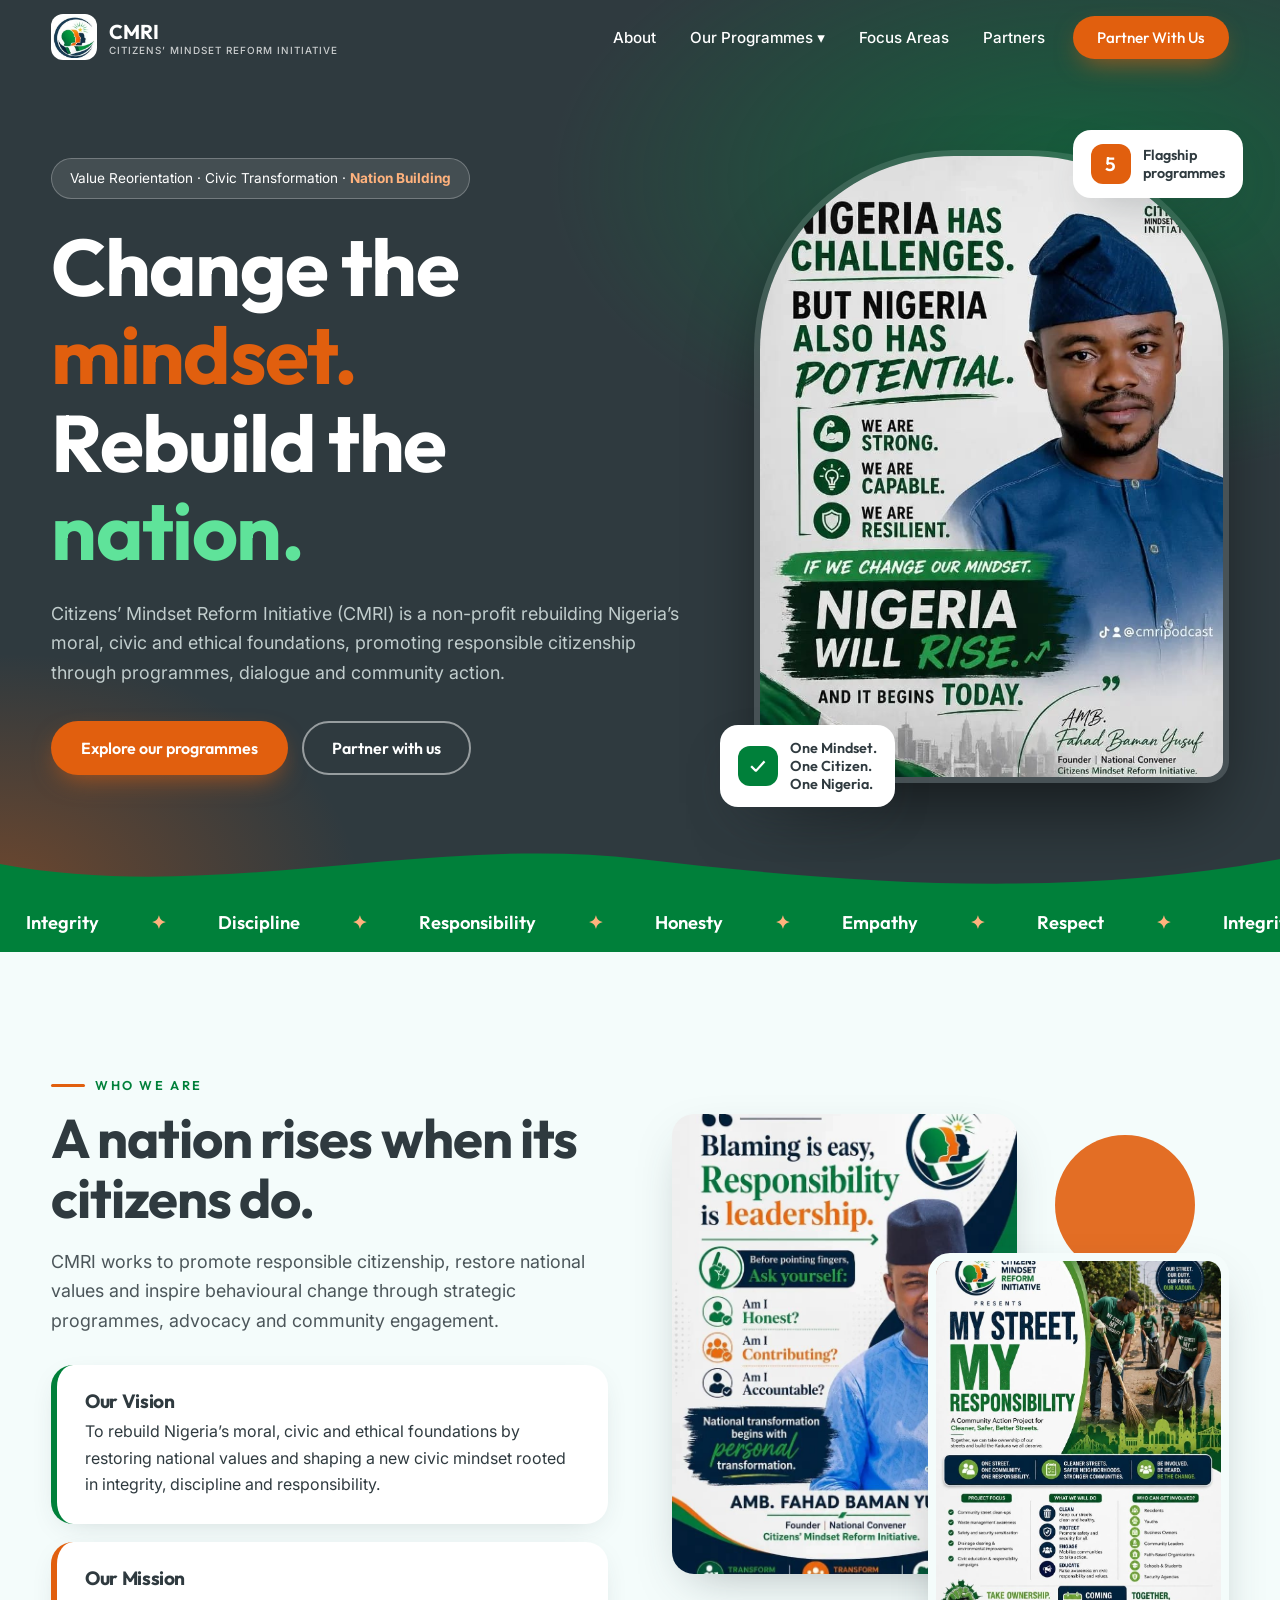
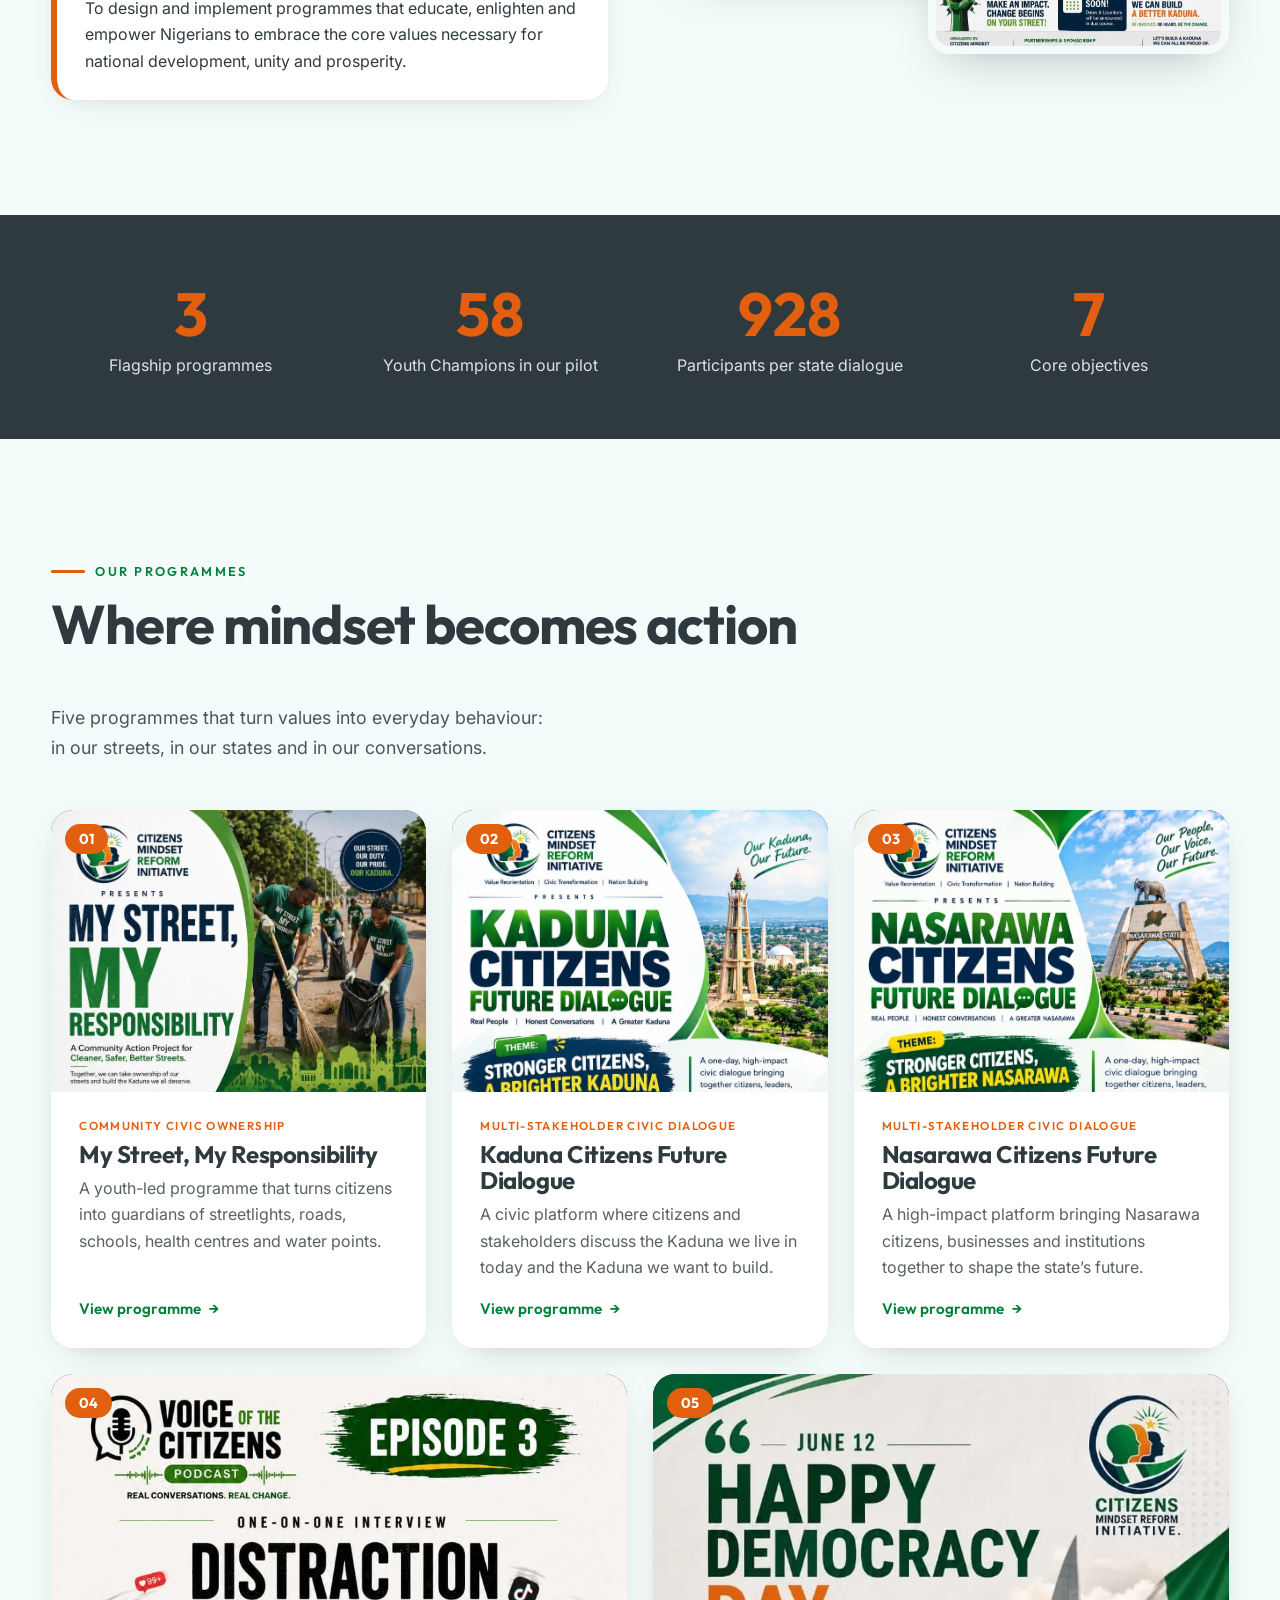
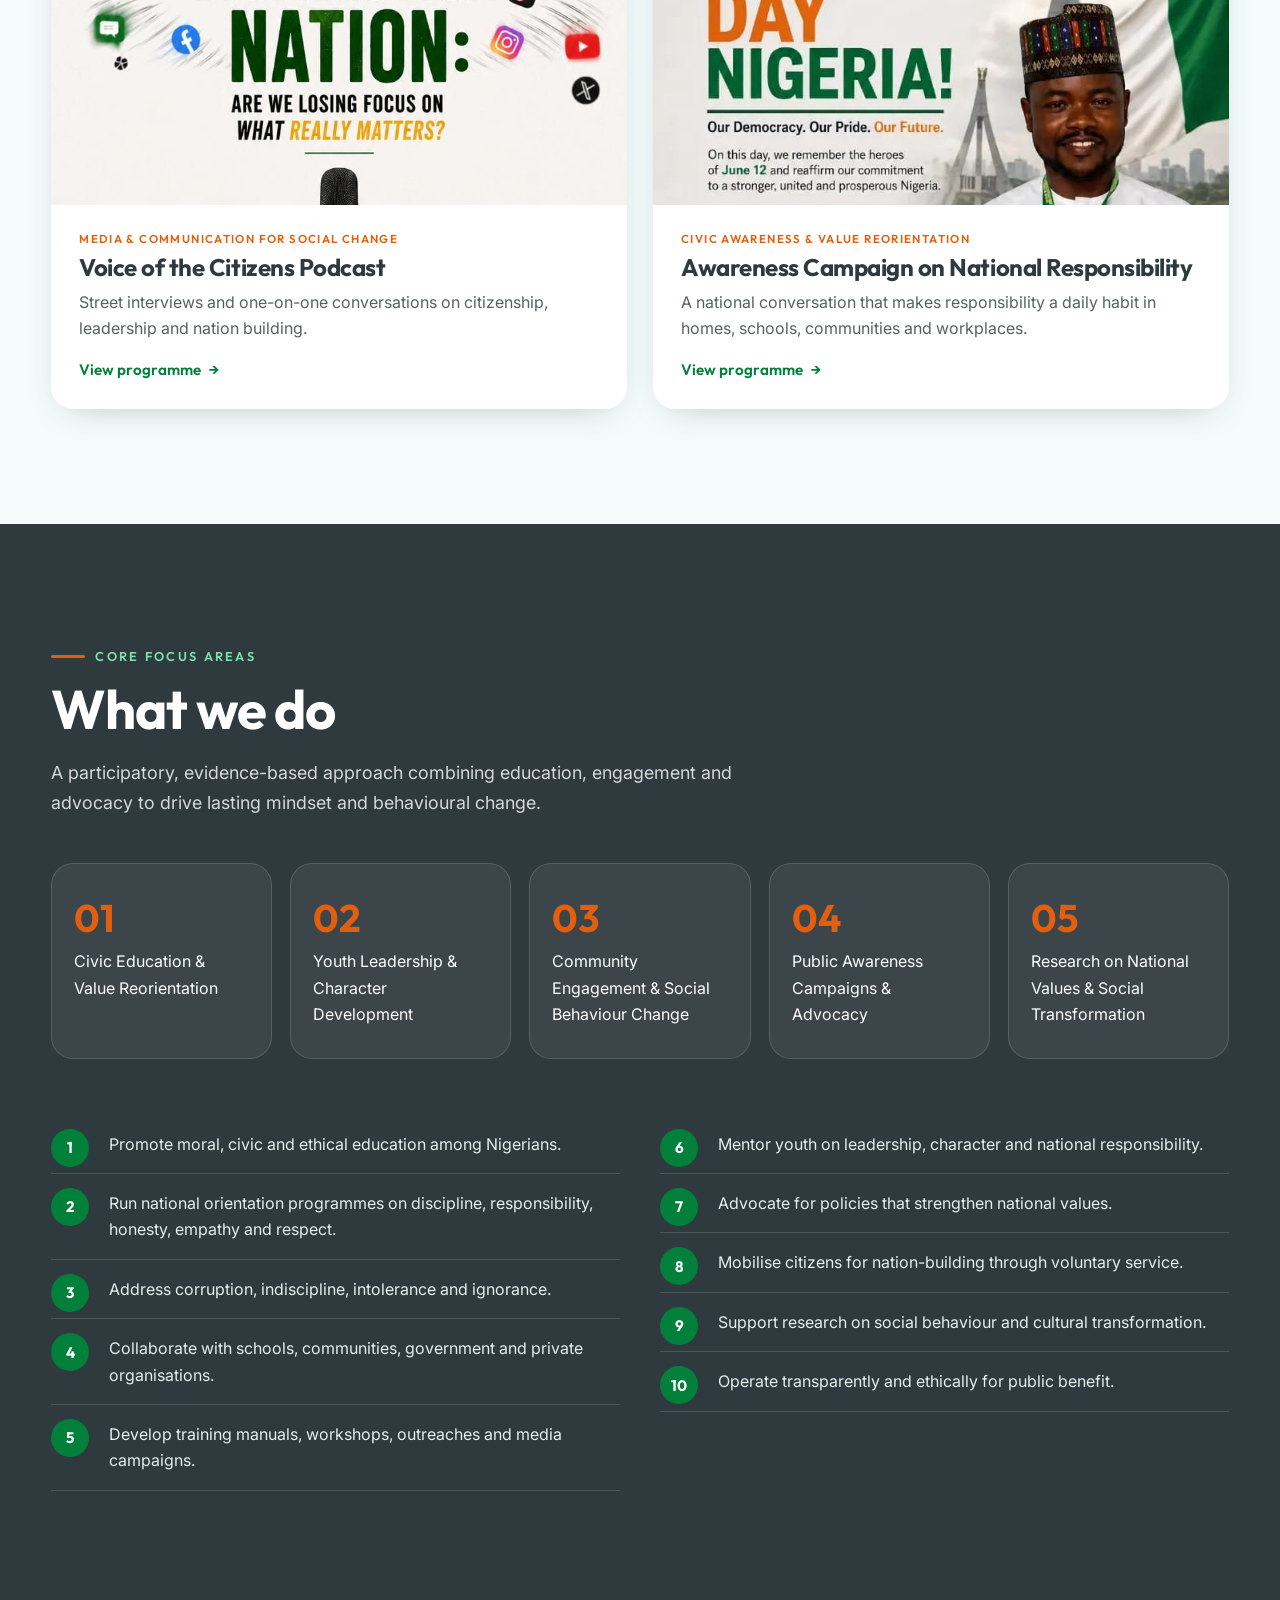
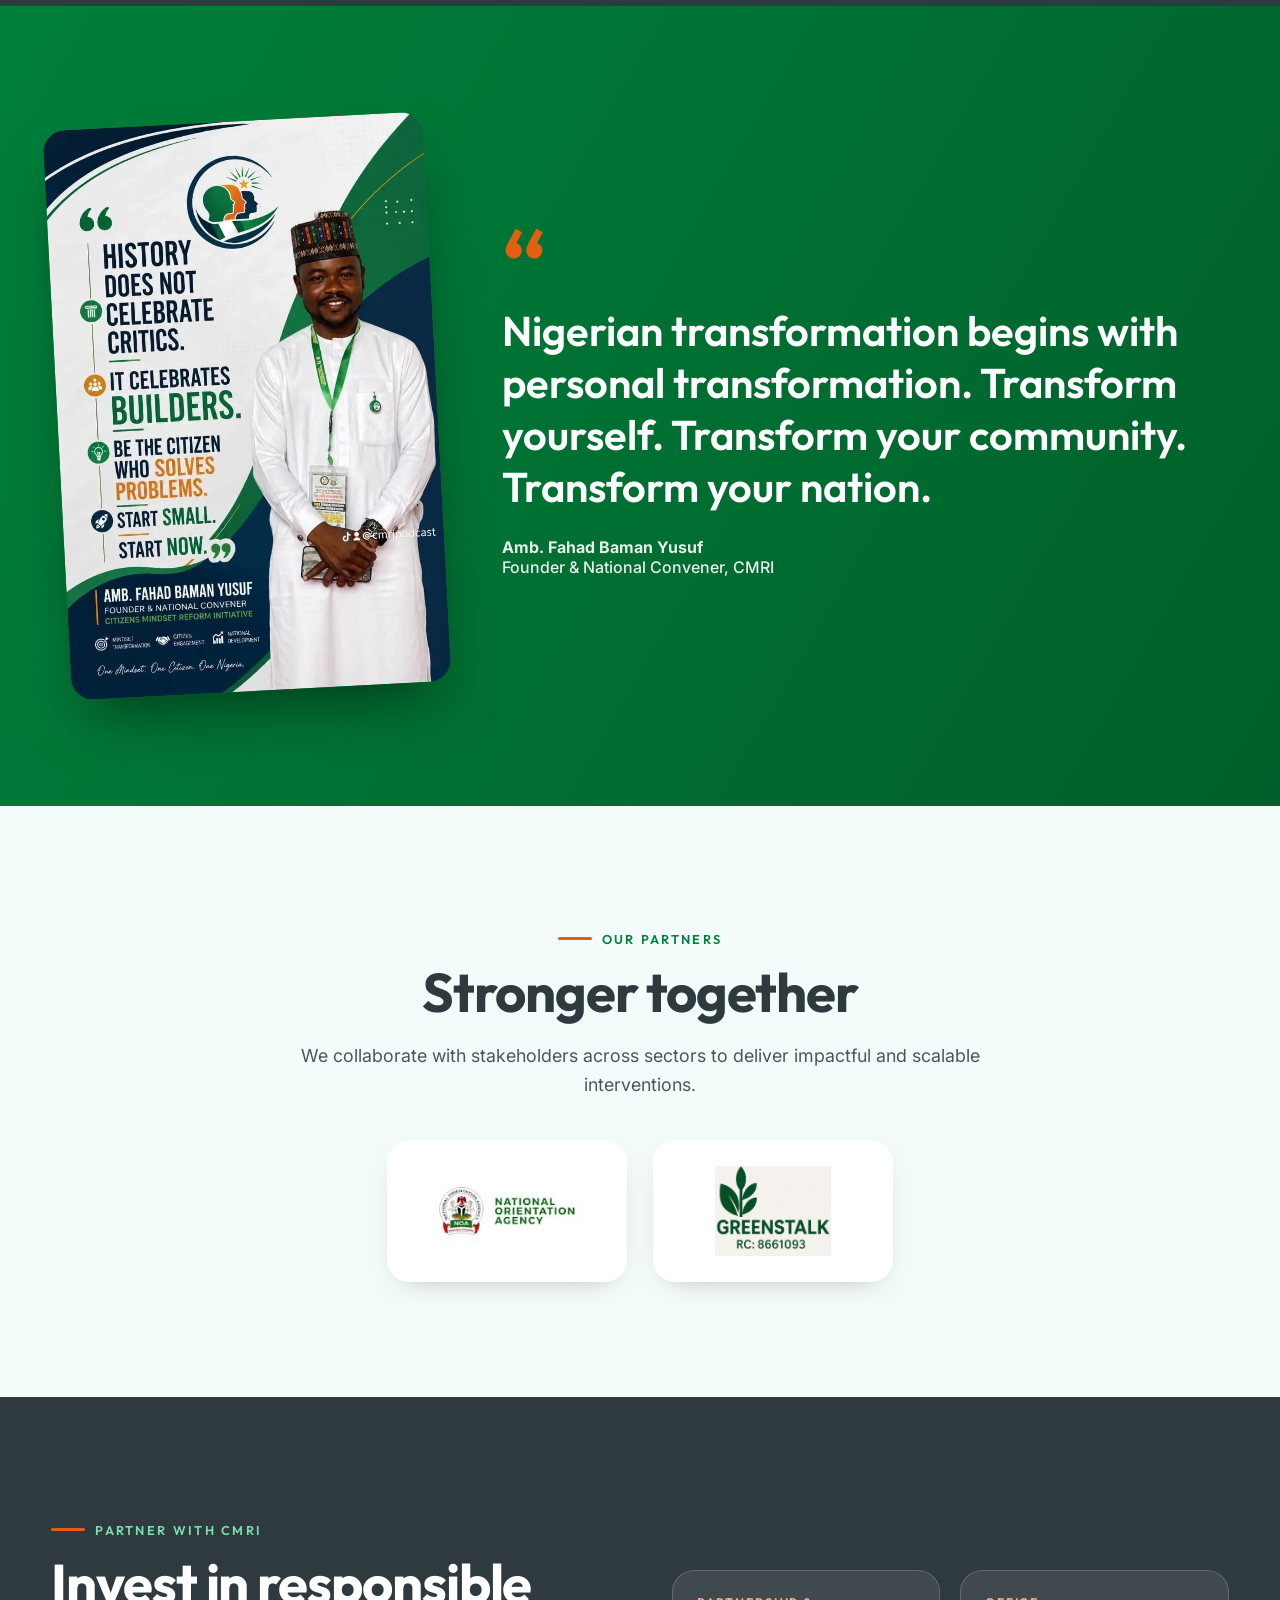
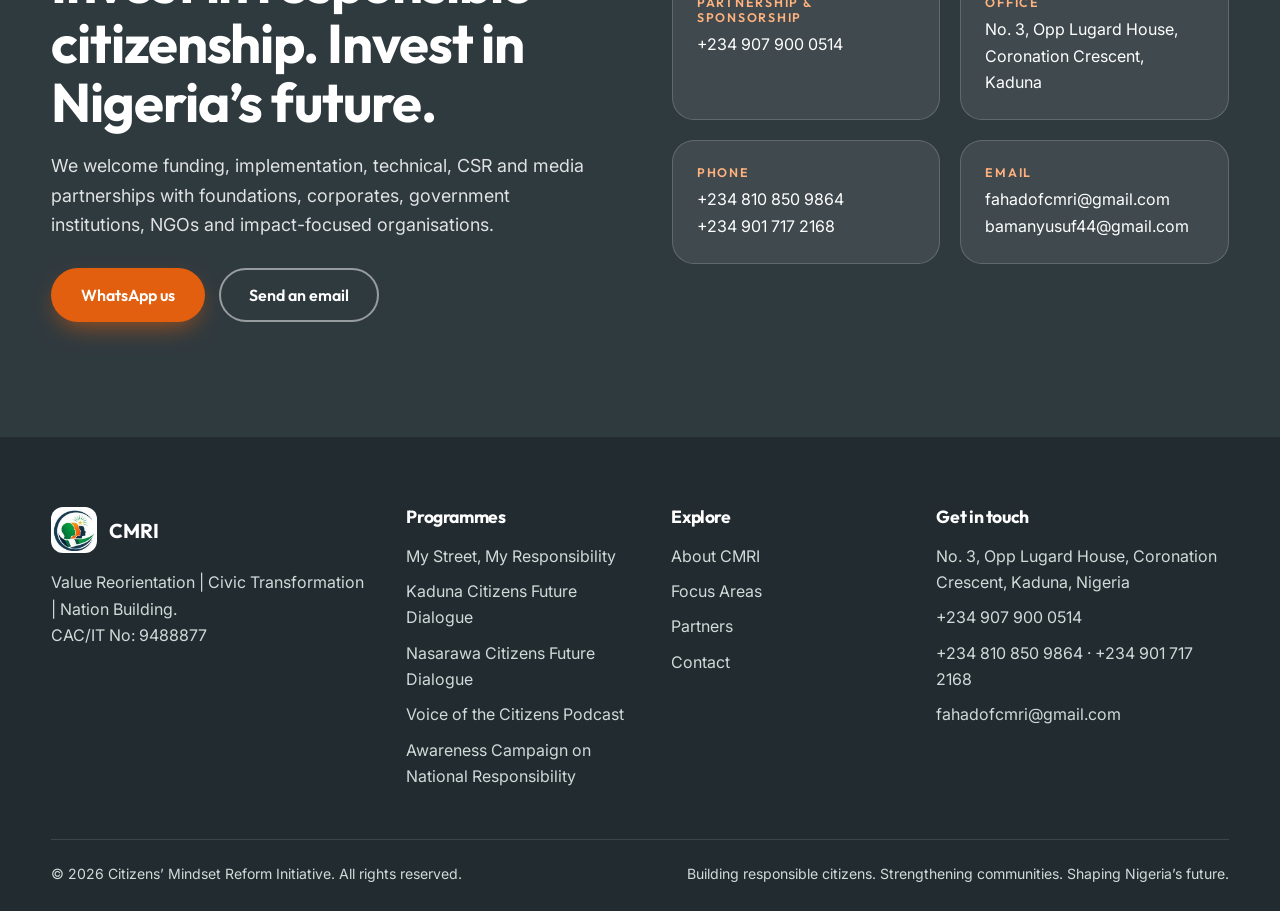
==== commit d987f537: "v2" ====
--- a/index.html
+++ b/index.html
@@ -1,622 +1,19 @@
-<!DOCTYPE html>
-<html lang="en">
-
-<head>
-  <meta charset="utf-8">
-  <meta content="width=device-width, initial-scale=1.0" name="viewport">
-  <title>CITIZENS MINDSET REFORM INITIATIVE</title>
-  <meta name="description" content="">
-  <meta name="keywords" content="">
-
-  <meta name="robots" content="noindex, nofollow">
-
-  <!-- Favicons -->
-  <link href="assets/img/favicon.png" rel="icon">
-  <link href="assets/img/apple-touch-icon.png" rel="apple-touch-icon">
-
-  <!-- Fonts -->
-  <link href="https://fonts.googleapis.com" rel="preconnect">
-  <link href="https://fonts.gstatic.com" rel="preconnect" crossorigin>
-  <link href="https://fonts.googleapis.com/css2?family=Roboto:ital,wght@0,100;0,300;0,400;0,500;0,700;0,900;1,100;1,300;1,400;1,500;1,700;1,900&family=Inter:wght@100;200;300;400;500;600;700;800;900&family=Nunito:ital,wght@0,200;0,300;0,400;0,500;0,600;0,700;0,800;0,900;1,200;1,300;1,400;1,500;1,600;1,700;1,800;1,900&display=swap" rel="stylesheet">
-
-  <!-- Vendor CSS Files -->
-  <link href="assets/vendors/bootstrap/css/bootstrap.min.css" rel="stylesheet">
-  <link href="assets/vendors/aos/aos.css" rel="stylesheet">
-  <link href="assets/vendors/glightbox/css/glightbox.min.css" rel="stylesheet">
-  <link href="assets/vendors/swiper/swiper-bundle.min.css" rel="stylesheet">
-  <link href="assets/vendors/bootstrap-icons/bootstrap-icons.css" rel="stylesheet">
-
-  <!-- Main CSS File -->
-  <link href="assets/css/main.css" rel="stylesheet">
-
-</head>
-
-<body class="index-page">
-
-  <header id="header" class="header d-flex align-items-center fixed-top">
-    <div class="header-container container-fluid container-xl position-relative d-flex align-items-center justify-content-between">
-
-      <a href="index.html" class="logo d-flex align-items-center me-auto me-xl-0">
-        <!-- Uncomment the line below if you also wish to use an image logo -->
-        <!-- <img src="assets/img/logo.png" alt=""> -->
-        <h1 class="sitename">CMRI</h1>
-      </a>
-
-      <nav id="navmenu" class="navmenu">
-        <ul>
-          <li><a href="#hero" class="active">Home</a></li>
-          <li><a href="#about">About</a></li>
-          <li><a href="#features">Vision</a></li>
-          <li><a href="#services">Mision</a></li>
-          <li><a href="#pricing">Objectives</a></li>
-          <li><a href="#services">Services</a></li>
-          <!-- <li class="dropdown"><a href="#"><span>Dropdown</span> <i class="bi bi-chevron-down toggle-dropdown"></i></a>
-            <ul>
-              <li><a href="#">Dropdown 1</a></li>
-              <li class="dropdown"><a href="#"><span>Deep Dropdown</span> <i class="bi bi-chevron-down toggle-dropdown"></i></a>
-                <ul>
-                  <li><a href="#">Deep Dropdown 1</a></li>
-                  <li><a href="#">Deep Dropdown 2</a></li>
-                  <li><a href="#">Deep Dropdown 3</a></li>
-                  <li><a href="#">Deep Dropdown 4</a></li>
-                  <li><a href="#">Deep Dropdown 5</a></li>
-                </ul>
-              </li>
-              <li><a href="#">Dropdown 2</a></li>
-              <li><a href="#">Dropdown 3</a></li>
-              <li><a href="#">Dropdown 4</a></li>
-            </ul>
-          </li> -->
-          <li><a href="#contact">Contact</a></li>
-        </ul>
-        <i class="mobile-nav-toggle d-xl-none bi bi-list"></i>
-      </nav>
-
-      <a class="btn-getstarted" href="index.html#about">Get Started</a>
-
-    </div>
-  </header>
-
-  <main class="main">
-
-    <!-- Hero Section -->
-    <section id="hero" class="hero section">
-
-      <div class="container" data-aos="fade-up" data-aos-delay="100">
-
-        <div class="row align-items-center">
-          <div class="col-lg-6">
-            <div class="hero-content" data-aos="fade-up" data-aos-delay="200">
-
-              <h1 class="mb-4">
-                Advancing Ethical <br />
-                Values and <br />
-                <span class="accent-text">Responsible Citizenship Across Nigeria</span>
-              </h1>
-
-              <p class="mb-4 mb-md-5">
-                Rebuilding Values. Inspiring Responsible Citizenship.
-              </p>
-
-              <div class="hero-buttons">
-                <a href="#about" class="btn btn-primary me-0 me-sm-2 mx-1">About Us</a>
-              </div>
-            </div>
-          </div>
-
-          <div class="col-lg-6">
-            <div class="hero-image" data-aos="zoom-out" data-aos-delay="300">
-              <div class="customers-badge">
-                <img src="assets/img/site-logo.png" alt="Hero Image" class="img-fluid">
-              </div>
-            </div>
-          </div>
-        </div>
-
-        <!-- <div class="row stats-row gy-4 mt-5" data-aos="fade-up" data-aos-delay="500">
-          <div class="col-lg-3 col-md-6">
-            <div class="stat-item">
-              <div class="stat-icon">
-                <i class="bi bi-trophy"></i>
-              </div>
-              <div class="stat-content">
-                <h4>3x Won Awards</h4>
-                <p class="mb-0">Vestibulum ante ipsum</p>
-              </div>
-            </div>
-          </div>
-          <div class="col-lg-3 col-md-6">
-            <div class="stat-item">
-              <div class="stat-icon">
-                <i class="bi bi-briefcase"></i>
-              </div>
-              <div class="stat-content">
-                <h4>6.5k Faucibus</h4>
-                <p class="mb-0">Nullam quis ante</p>
-              </div>
-            </div>
-          </div>
-          <div class="col-lg-3 col-md-6">
-            <div class="stat-item">
-              <div class="stat-icon">
-                <i class="bi bi-graph-up"></i>
-              </div>
-              <div class="stat-content">
-                <h4>80k Mauris</h4>
-                <p class="mb-0">Etiam sit amet orci</p>
-              </div>
-            </div>
-          </div>
-          <div class="col-lg-3 col-md-6">
-            <div class="stat-item">
-              <div class="stat-icon">
-                <i class="bi bi-award"></i>
-              </div>
-              <div class="stat-content">
-                <h4>6x Phasellus</h4>
-                <p class="mb-0">Vestibulum ante ipsum</p>
-              </div>
-            </div>
-          </div>
-        </div> -->
-
-      </div>
-
-    </section><!-- /Hero Section -->
-
-    <!-- About Section -->
-    <!-- <section id="about" class="about section">
-
-      <div class="container" data-aos="fade-up" data-aos-delay="100">
-
-        <div class="row gy-4 align-items-center justify-content-between">
-
-          <div class="col-xl-5" data-aos="fade-up" data-aos-delay="200">
-            <span class="about-meta">MORE ABOUT US</span>
-            <h2 class="about-title">Citizens’ Mindset Reform Initiative (CMRI)</h2>
-            <p class="about-description">is a non-profit organization committed to rebuilding 
-            Nigeria’s moral, civic, and ethical foundations. We work to promote responsible citizenship, 
-            restore national values, and inspire behavioral change through strategic programmes, advocacy, 
-            and community engagement</p>
-
-            <!-- <div class="row feature-list-wrapper">
-              <div class="col-md-6">
-                <ul class="feature-list">
-                  <li><i class="bi bi-check-circle-fill"></i> Lorem ipsum dolor sit amet</li>
-                  <li><i class="bi bi-check-circle-fill"></i> Consectetur adipiscing elit</li>
-                  <li><i class="bi bi-check-circle-fill"></i> Sed do eiusmod tempor</li>
-                </ul>
-              </div>
-              <div class="col-md-6">
-                <ul class="feature-list">
-                  <li><i class="bi bi-check-circle-fill"></i> Incididunt ut labore et</li>
-                  <li><i class="bi bi-check-circle-fill"></i> Dolore magna aliqua</li>
-                  <li><i class="bi bi-check-circle-fill"></i> Ut enim ad minim veniam</li>
-                </ul>
-              </div>
-            </div> -->
-
-            <!-- <div class="info-wrapper">
-              <div class="row gy-4">
-                <div class="col-lg-5">
-                  <div class="profile d-flex align-items-center gap-3">
-                    <img src="assets/img/avatar-1.webp" alt="CEO Profile" class="profile-image">
-                    <div>
-                      <h4 class="profile-name">Mario Smith</h4>
-                      <p class="profile-position">CEO &amp; Founder</p>
-                    </div>
-                  </div>
-                </div>
-                <div class="col-lg-7">
-                  <div class="contact-info d-flex align-items-center gap-2">
-                    <i class="bi bi-telephone-fill"></i>
-                    <div>
-                      <p class="contact-label">Call us anytime</p>
-                      <p class="contact-number">+123 456-789</p>
-                    </div>
-                  </div>
-                </div>
-              </div>
-            </div> -->
-          </div>
-
-          <!-- <div class="col-xl-6" data-aos="fade-up" data-aos-delay="300">
-            <div class="image-wrapper">
-              <div class="images position-relative" data-aos="zoom-out" data-aos-delay="400">
-                <img src="assets/img/about-5.webp" alt="Business Meeting" class="img-fluid main-image rounded-4">
-                <img src="assets/img/about-2.webp" alt="Team Discussion" class="img-fluid small-image rounded-4">
-              </div>
-              <div class="experience-badge floating">
-                <h3>15+ <span>Years</span></h3>
-                <p>Of experience in business service</p>
-              </div>
-            </div>
-          </div> -->
-        </div>
-
-      </div>
-
-    </section> -->
-
-    <section id="about" class="features section">
-
-      <!-- Section Title -->
-      <div class="container section-title" data-aos="fade-up">
-        <h2>About Us</h2>
-        <p>Citizens’ Mindset Reform Initiative (CMRI) is a non-profit organization committed to rebuilding 
-Nigeria’s moral, civic, and ethical foundations. We work to promote responsible citizenship, 
-restore national values, and inspire behavioral change through strategic programmes, advocacy, 
-and community engagement.</p>
-        </div>
-    </section>
-
-    <section id="vision" class="features section">
-
-      <!-- Section Title -->
-      <div class="container section-title" data-aos="fade-up">
-        <h2>Our Vision</h2>
-        <p>To rebuild Nigeria’s moral, civic, and ethical foundations by restoring national values and shaping 
-a new civic mindset rooted in integrity, discipline, and responsibility.</p>
-        </div>
-    </section>
-
-    <div class="container section-title" data-aos="fade-up">
-        <h2>Our Mision</h2>
-        <p>To design and implement programmes that educate, enlighten, and empower Nigerians to embrace 
-the core values necessary for national development, unity, and prosperity</p>
-        </div>
-    </section>
-
-
-
-    <!-- Features Section -->
-    <section id="features" class="features section">
-
-      <!-- Section Title -->
-      <div class="container section-title" data-aos="fade-up">
-        <h2>Features</h2>
-        <p>Necessitatibus eius consequatur ex aliquid fuga eum quidem sint consectetur velit</p>
-      </div><!-- End Section Title -->
-
-    </section><!-- /Features Section -->
-
-    <!-- Features Cards Section -->
-    <section id="features-cards" class="features-cards section">
-
-      <div class="container">
-
-        <div class="row gy-4">
-
-          <div class="col-xl-3 col-md-6" data-aos="zoom-in" data-aos-delay="100">
-            <div class="feature-box orange">
-              <i class="bi bi-award"></i>
-              <h4>Corporis voluptates</h4>
-              <p>Consequuntur sunt aut quasi enim aliquam quae harum pariatur laboris nisi ut aliquip</p>
-            </div>
-          </div><!-- End Feature Borx-->
-
-          <div class="col-xl-3 col-md-6" data-aos="zoom-in" data-aos-delay="200">
-            <div class="feature-box blue">
-              <i class="bi bi-patch-check"></i>
-              <h4>Explicabo consectetur</h4>
-              <p>Est autem dicta beatae suscipit. Sint veritatis et sit quasi ab aut inventore</p>
-            </div>
-          </div><!-- End Feature Borx-->
-
-          <div class="col-xl-3 col-md-6" data-aos="zoom-in" data-aos-delay="300">
-            <div class="feature-box green">
-              <i class="bi bi-sunrise"></i>
-              <h4>Ullamco laboris</h4>
-              <p>Excepteur sint occaecat cupidatat non proident, sunt in culpa qui officia deserunt</p>
-            </div>
-          </div><!-- End Feature Borx-->
-
-          <div class="col-xl-3 col-md-6" data-aos="zoom-in" data-aos-delay="400">
-            <div class="feature-box red">
-              <i class="bi bi-shield-check"></i>
-              <h4>Labore consequatur</h4>
-              <p>Aut suscipit aut cum nemo deleniti aut omnis. Doloribus ut maiores omnis facere</p>
-            </div>
-          </div><!-- End Feature Borx-->
-
-        </div>
-
-      </div>
-
-    </section><!-- /Features Cards Section -->
-
-    <!-- Call To Action Section -->
-    <section id="call-to-action" class="call-to-action section">
-
-      <div class="container" data-aos="fade-up" data-aos-delay="100">
-
-        <div class="row content justify-content-center align-items-center position-relative">
-          <div class="col-lg-8 mx-auto text-center">
-            <h2 class="display-4 mb-4">Maecenas tempus tellus eget condimentum</h2>
-            <p class="mb-4">Vestibulum ante ipsum primis in faucibus orci luctus et ultrices posuere cubilia Curae; Donec velit neque, auctor sit amet aliquam vel</p>
-            <a href="#" class="btn btn-cta">Call To Action</a>
-          </div>
-
-
-      </div>
-
-    </section><!-- /Call To Action Section -->
-
-    <!-- Clients Section -->
-
-    <!-- Testimonials Section -->
-    <section id="testimonials" class="testimonials section light-background">
-
-      <!-- Section Title -->
-      <div class="container section-title" data-aos="fade-up">
-        <h2>Testimonials</h2>
-        <p>Necessitatibus eius consequatur ex aliquid fuga eum quidem sint consectetur velit</p>
-      </div><!-- End Section Title -->
-
-      <div class="container">
-
-        <div class="row g-5">
-
-
-        </div>
-
-      </div>
-
-    </section><!-- /Testimonials Section -->
-
-    <!-- Stats Section -->
-    <section id="stats" class="stats section">
-
-      content...
-    </section><!-- /Stats Section -->
-
-    <!-- Services Section -->
-    <section id="services" class="services section light-background">
-
-      <!-- Section Title -->
-      <div class="container section-title" data-aos="fade-up">
-        <h2>Services</h2>
-        <p>Necessitatibus eius consequatur ex aliquid fuga eum quidem sint consectetur velit</p>
-      </div><!-- End Section Title -->
-
-      <div class="container" data-aos="fade-up" data-aos-delay="100">
-
-        <div class="row g-4">
-
-          <div class="col-lg-6" data-aos="fade-up" data-aos-delay="100">
-            <div class="service-card d-flex">
-              <div class="icon flex-shrink-0">
-                <i class="bi bi-activity"></i>
-              </div>
-              <div>
-                <h3>Nesciunt Mete</h3>
-                <p>Provident nihil minus qui consequatur non omnis maiores. Eos accusantium minus dolores iure perferendis tempore et consequatur.</p>
-                <a href="service-details.html" class="read-more">Read More <i class="bi bi-arrow-right"></i></a>
-              </div>
-            </div>
-          </div><!-- End Service Card -->
-
-          <div class="col-lg-6" data-aos="fade-up" data-aos-delay="200">
-            <div class="service-card d-flex">
-              <div class="icon flex-shrink-0">
-                <i class="bi bi-diagram-3"></i>
-              </div>
-              <div>
-                <h3>Eosle Commodi</h3>
-                <p>Ut autem aut autem non a. Sint sint sit facilis nam iusto sint. Libero corrupti neque eum hic non ut nesciunt dolorem.</p>
-                <a href="service-details.html" class="read-more">Read More <i class="bi bi-arrow-right"></i></a>
-              </div>
-            </div>
-          </div><!-- End Service Card -->
-
-          <div class="col-lg-6" data-aos="fade-up" data-aos-delay="300">
-            <div class="service-card d-flex">
-              <div class="icon flex-shrink-0">
-                <i class="bi bi-easel"></i>
-              </div>
-              <div>
-                <h3>Ledo Markt</h3>
-                <p>Ut excepturi voluptatem nisi sed. Quidem fuga consequatur. Minus ea aut. Vel qui id voluptas adipisci eos earum corrupti.</p>
-                <a href="service-details.html" class="read-more">Read More <i class="bi bi-arrow-right"></i></a>
-              </div>
-            </div>
-          </div><!-- End Service Card -->
-
-          <div class="col-lg-6" data-aos="fade-up" data-aos-delay="400">
-            <div class="service-card d-flex">
-              <div class="icon flex-shrink-0">
-                <i class="bi bi-clipboard-data"></i>
-              </div>
-              <div>
-                <h3>Asperiores Commodit</h3>
-                <p>Non et temporibus minus omnis sed dolor esse consequatur. Cupiditate sed error ea fuga sit provident adipisci neque.</p>
-                <a href="service-details.html" class="read-more">Read More <i class="bi bi-arrow-right"></i></a>
-              </div>
-            </div>
-          </div><!-- End Service Card -->
-
-        </div>
-
-      </div>
-
-    </section><!-- /Services Section -->
-
-
-    <!-- Call To Action 2 Section -->
-    <section id="call-to-action-2" class="call-to-action-2 section dark-background">
-
-      <div class="container">
-        <div class="row justify-content-center" data-aos="zoom-in" data-aos-delay="100">
-          <div class="col-xl-10">
-            <div class="text-center">
-              <h3>Call To Action</h3>
-              <p>Duis aute irure dolor in reprehenderit in voluptate velit esse cillum dolore eu fugiat nulla pariatur. Excepteur sint occaecat cupidatat non proident, sunt in culpa qui officia deserunt mollit anim id est laborum.</p>
-              <a class="cta-btn" href="#">Call To Action</a>
-            </div>
-          </div>
-        </div>
-      </div>
-
-    </section><!-- /Call To Action 2 Section -->
-
-    <!-- Contact Section -->
-    <section id="contact" class="contact section light-background">
-
-      <!-- Section Title -->
-      <div class="container section-title" data-aos="fade-up">
-        <h2>Contact</h2>
-        <p>Necessitatibus eius consequatur ex aliquid fuga eum quidem sint consectetur velit</p>
-      </div><!-- End Section Title -->
-
-      <div class="container" data-aos="fade-up" data-aos-delay="100">
-
-        <div class="row g-4 g-lg-5">
-          <div class="col-lg-5">
-            <div class="info-box" data-aos="fade-up" data-aos-delay="200">
-              <h3>Contact Info</h3>
-              <p>.</p>
-
-              <div class="info-item" data-aos="fade-up" data-aos-delay="300">
-                <div class="icon-box">
-                  <i class="bi bi-geo-alt"></i>
-                </div>
-                <div class="content">
-                  <h4>Our Location</h4>
-                  <p>No: 3, Opp Lugard House, Coronation Crescent, 
-                Kaduna, Nigeria.</p>
-                </div>
-              </div>
-
-              <div class="info-item" data-aos="fade-up" data-aos-delay="400">
-                <div class="icon-box">
-                  <i class="bi bi-telephone"></i>
-                </div>
-                <div class="content">
-                  <h4>Phone Number</h4>
-                  <p>+2348108509864</p>
-                  <p>+2349017172168</p>
-                </div>
-              </div>
-
-              <div class="info-item" data-aos="fade-up" data-aos-delay="500">
-                <div class="icon-box">
-                  <i class="bi bi-envelope"></i>
-                </div>
-                <div class="content">
-                  <h4>Email Address</h4>
-                  <p>bamanyusuf44@gmail.com</p>
-                  <p>fahadofcmri@gmail.com</p>
-                </div>
-              </div>
-            </div>
-          </div>
-
-          <div class="col-lg-7">
-            <div class="contact-form" data-aos="fade-up" data-aos-delay="300">
-              <h3>Get In Touch</h3>
-              <p>Kindly contact us...</p>
-
-              <form action="forms/contact.php" method="post" class="php-email-form" data-aos="fade-up" data-aos-delay="200">
-                <div class="row gy-4">
-
-                  <div class="col-md-6">
-                    <input type="text" name="name" class="form-control" placeholder="Your Name" required="">
-                  </div>
-
-                  <div class="col-md-6 ">
-                    <input type="email" class="form-control" name="email" placeholder="Your Email" required="">
-                  </div>
-
-                  <div class="col-12">
-                    <input type="text" class="form-control" name="subject" placeholder="Subject" required="">
-                  </div>
-
-                  <div class="col-12">
-                    <textarea class="form-control" name="message" rows="6" placeholder="Message" required=""></textarea>
-                  </div>
-
-                  <div class="col-12 text-center">
-                    <div class="loading">Loading</div>
-                    <div class="error-message"></div>
-                    <div class="sent-message">Your message has been sent. Thank you!</div>
-
-                    <button type="submit" class="btn">Send Message</button>
-                  </div>
-
-                </div>
-              </form>
-
-            </div>
-          </div>
-
-        </div>
-
-      </div>
-
-    </section><!-- /Contact Section -->
-
-  </main>
-
-  <footer id="footer" class="footer">
-
-    <div class="container footer-top">
-      <div class="row gy-4">
-        <div class="col-lg-4 col-md-6 footer-about">
-          <a href="index.html" class="logo d-flex align-items-center">
-            <span class="sitename">CMRI</span>
-          </a>
-          <div class="footer-contact pt-3">
-            <p>No: 3, Opp Lugard House,</p>
-            <p>Coronation Crescent, 
-                Kaduna, Nigeria.</p>
-            <p class="mt-3"><strong>Phone:</strong> <span>+2348108509864</span></p>
-            <p><strong>Email:</strong> <span>bamanyusuf44@gmail.com</span>
-                  <br><span>fahadofcmri@gmail.com</span></p>
-          </div>
-          <div class="social-links d-flex mt-4">
-            <a href=""><i class="bi bi-twitter-x"></i></a>
-            <a href=""><i class="bi bi-facebook"></i></a>
-            <a href=""><i class="bi bi-instagram"></i></a>
-            <a href=""><i class="bi bi-linkedin"></i></a>
-          </div>
-        </div>
-
-        <div class="col-lg-2 col-md-3 footer-links">
-          <h4>Useful Links</h4>
-          <ul>
-            <li><a href="#">Home</a></li>
-            <li><a href="#">About us</a></li>
-            <li><a href="#">Services</a></li>
-            <li><a href="#">Terms of service</a></li>
-            <li><a href="#">Privacy policy</a></li>
-          </ul>
-        </div>
-
-
-      </div>
-    </div>
-
-    <div class="container copyright text-center mt-4">
-      <p>© <span>Copyright</span> <strong class="px-1 sitename">CMRI</strong> <span>All Rights Reserved</span></p>
-      </div>
-    </div>
-
-  </footer>
-
-  <!-- Scroll Top -->
-  <a href="#" id="scroll-top" class="scroll-top d-flex align-items-center justify-content-center"><i class="bi bi-arrow-up-short"></i></a>
-
-  <!-- Vendor JS Files -->
-  <script src="assets/vendors/php-email-form/validate.js"></script>
-  <script src="assets/vendors/aos/aos.js"></script>
-  <script src="assets/vendors/glightbox/js/glightbox.min.js"></script>
-  <script src="assets/vendors/swiper/swiper-bundle.min.js"></script>
-  <script src="assets/vendors/purecounter/purecounter_vanilla.js"></script>
-
-  <!-- Main JS File -->
-  <script src="assets/js/main.js"></script>
-
-<script defer src="https://static.cloudflareinsights.com/beacon.min.js/v8c78df7c7c0f484497ecbca7046644da1771523124516" integrity="sha512-8DS7rgIrAmghBFwoOTujcf6D9rXvH8xm8JQ1Ja01h9QX8EzXldiszufYa4IFfKdLUKTTrnSFXLDkUEOTrZQ8Qg==" data-cf-beacon='{"version":"2024.11.0","token":"68c5ca450bae485a842ff76066d69420","server_timing":{"name":{"cfCacheStatus":true,"cfEdge":true,"cfExtPri":true,"cfL4":true,"cfOrigin":true,"cfSpeedBrain":true},"location_startswith":null}}' crossorigin="anonymous"></script>
-</body>
-
-</html>+<!DOCTYPE html><html lang="en"><head><meta charset="utf-8"><meta name="viewport" content="width=device-width,initial-scale=1"><title>CMRI | Citizens’ Mindset Reform Initiative</title><meta name="description" content="CMRI rebuilds Nigeria’s moral, civic and ethical foundations through civic education, dialogue and community action."><meta name="theme-color" content="#2F3A3F"><link rel="icon" href="img/logo.jpg">
+<link rel="preconnect" href="https://fonts.googleapis.com"><link rel="preconnect" href="https://fonts.gstatic.com" crossorigin><link href="https://fonts.googleapis.com/css2?family=Inter:wght@400;500;600&family=Outfit:wght@500;600;700&display=swap" rel="stylesheet"><link rel="stylesheet" href="style.css"></head><body><header><div class="wrap nav"><a class="brand" href="index.html"><img src="img/logo.jpg" alt="CMRI logo"><span>CMRI<small>Citizens’ Mindset Reform Initiative</small></span></a>
+<button class="burger" aria-label="Menu"><span></span><span></span><span></span></button>
+<ul class="menu"><li><a href="index.html#about">About</a></li><li class="dd"><a href="index.html#programmes">Our Programmes ▾</a><div><a href="programmes/my-street-my-responsibility.html">My Street, My Responsibility</a><a href="programmes/kaduna-citizens-future-dialogue.html">Kaduna Citizens Future Dialogue</a><a href="programmes/nasarawa-citizens-future-dialogue.html">Nasarawa Citizens Future Dialogue</a><a href="programmes/voice-of-the-citizens-podcast.html">Voice of the Citizens Podcast</a><a href="programmes/awareness-campaign-on-national-responsibility.html">Awareness Campaign on National Responsibility</a></div></li><li><a href="index.html#focus">Focus Areas</a></li><li><a href="index.html#partners">Partners</a></li><li><a class="btn btn-o" href="index.html#contact">Partner With Us</a></li></ul></div></header><section class="hero"><div class="wrap"><div><span class="pill">Value Reorientation · Civic Transformation · <b>Nation Building</b></span><h1>Change the <em>mindset.</em><br>Rebuild the <span>nation.</span></h1><p class="lead">Citizens’ Mindset Reform Initiative (CMRI) is a non-profit rebuilding Nigeria’s moral, civic and ethical foundations, promoting responsible citizenship through programmes, dialogue and community action.</p><div class="cta"><a class="btn btn-o" href="#programmes">Explore our programmes</a><a class="btn btn-l" href="#contact">Partner with us</a></div></div>
+<div class="visual"><img class="main" src="img/aw-1.jpg" alt="If we change our mindset, Nigeria will rise"><div class="chip a"><i>✓</i>One Mindset.<br>One Citizen.<br>One Nigeria.</div><div class="chip b"><i>5</i>Flagship<br>programmes</div></div></div><svg class="wave" viewBox="0 0 1440 60" preserveAspectRatio="none"><path fill="#00803A" d="M0 30C240 70 480 0 720 25s480 40 720 0V60H0z"/></svg></section>
+<div class="marq"><div><span>Integrity</span><span>Discipline</span><span>Responsibility</span><span>Honesty</span><span>Empathy</span><span>Respect</span><span>Integrity</span><span>Discipline</span><span>Responsibility</span><span>Honesty</span><span>Empathy</span><span>Respect</span><span>Integrity</span><span>Discipline</span><span>Responsibility</span><span>Honesty</span><span>Empathy</span><span>Respect</span><span>Integrity</span><span>Discipline</span><span>Responsibility</span><span>Honesty</span><span>Empathy</span><span>Respect</span></div></div>
+<section id="about"><div class="wrap split"><div class="rv"><span class="eyebrow">Who we are</span><h2>A nation rises when its citizens do.</h2><p class="lead">CMRI works to promote responsible citizenship, restore national values and inspire behavioural change through strategic programmes, advocacy and community engagement.</p><div class="vm"><div><h3>Our Vision</h3>To rebuild Nigeria’s moral, civic and ethical foundations by restoring national values and shaping a new civic mindset rooted in integrity, discipline and responsibility.</div><div><h3>Our Mission</h3>To design and implement programmes that educate, enlighten and empower Nigerians to embrace the core values necessary for national development, unity and prosperity.</div></div></div>
+<div class="rv collage"><img class="c1" src="img/aw-4.jpg" alt="Blaming is easy, responsibility is leadership"><img class="c2" src="img/msmr-flyer.jpg" alt="My Street, My Responsibility"></div></div></section>
+<div class="stats"><div class="wrap"><div><b data-n="5">0</b><span>Flagship programmes</span></div><div><b data-n="75">0</b><span>Youth Champions in our pilot</span></div><div><b data-n="1200" data-s="+">0</b><span>Participants per state dialogue</span></div><div><b data-n="10">0</b><span>Core objectives</span></div></div></div>
+<section class="progs" id="programmes"><div class="wrap"><div class="head rv"><div><span class="eyebrow">Our Programmes</span><h2>Where mindset becomes action</h2></div><p class="lead" style="max-width:46ch">Five programmes that turn values into everyday behaviour: in our streets, in our states and in our conversations.</p></div><div class="grid"><a class="card rv" href="programmes/my-street-my-responsibility.html"><div class="im"><img src="img/msmr-flyer.jpg" alt="My Street, My Responsibility" loading="lazy"><span class="num">01</span></div><div class="tx"><div class="tag">Community Civic Ownership</div><h3>My Street, My Responsibility</h3><p>A youth-led programme that turns citizens into guardians of streetlights, roads, schools, health centres and water points.</p><span class="more">View programme</span></div></a><a class="card rv" href="programmes/kaduna-citizens-future-dialogue.html"><div class="im"><img src="img/kcfd-flyer.jpg" alt="Kaduna Citizens Future Dialogue 2026" loading="lazy"><span class="num">02</span></div><div class="tx"><div class="tag">Multi-Stakeholder Civic Dialogue</div><h3>Kaduna Citizens Future Dialogue</h3><p>A civic platform where citizens and stakeholders discuss the Kaduna we live in today and the Kaduna we want to build.</p><span class="more">View programme</span></div></a><a class="card rv" href="programmes/nasarawa-citizens-future-dialogue.html"><div class="im"><img src="img/ncfd-flyer.jpg" alt="Nasarawa Citizens Future Dialogue 2026" loading="lazy"><span class="num">03</span></div><div class="tx"><div class="tag">Multi-Stakeholder Civic Dialogue</div><h3>Nasarawa Citizens Future Dialogue</h3><p>A high-impact platform bringing Nasarawa citizens, businesses and institutions together to shape the state’s future.</p><span class="more">View programme</span></div></a><a class="card rv" href="programmes/voice-of-the-citizens-podcast.html"><div class="im"><img src="img/pod-ep3.jpg" alt="Voice of the Citizens Podcast" loading="lazy"><span class="num">04</span></div><div class="tx"><div class="tag">Media & Communication for Social Change</div><h3>Voice of the Citizens Podcast</h3><p>Street interviews and one-on-one conversations on citizenship, leadership and nation building.</p><span class="more">View programme</span></div></a><a class="card rv" href="programmes/awareness-campaign-on-national-responsibility.html"><div class="im"><img src="img/aw-2.jpg" alt="Awareness Campaign on National Responsibility" loading="lazy"><span class="num">05</span></div><div class="tx"><div class="tag">Civic Awareness & Value Reorientation</div><h3>Awareness Campaign on National Responsibility</h3><p>A national conversation that makes responsibility a daily habit in homes, schools, communities and workplaces.</p><span class="more">View programme</span></div></a></div></div></section>
+<section class="dark" id="focus"><div class="wrap"><span class="eyebrow">Core focus areas</span><h2>What we do</h2><p class="lead" style="opacity:.8">A participatory, evidence-based approach combining education, engagement and advocacy to drive lasting mindset and behavioural change.</p><div class="focus"><div class="rv"><b>01</b>Civic Education & Value Reorientation</div><div class="rv"><b>02</b>Youth Leadership & Character Development</div><div class="rv"><b>03</b>Community Engagement & Social Behaviour Change</div><div class="rv"><b>04</b>Public Awareness Campaigns & Advocacy</div><div class="rv"><b>05</b>Research on National Values & Social Transformation</div></div>
+<ul class="obj" style="color:#e4efee;margin-top:56px"><li style='border-color:rgba(255,255,255,.14)'>Promote moral, civic and ethical education among Nigerians.</li><li style='border-color:rgba(255,255,255,.14)'>Run national orientation programmes on discipline, responsibility, honesty, empathy and respect.</li><li style='border-color:rgba(255,255,255,.14)'>Address corruption, indiscipline, intolerance and ignorance.</li><li style='border-color:rgba(255,255,255,.14)'>Collaborate with schools, communities, government and private organisations.</li><li style='border-color:rgba(255,255,255,.14)'>Develop training manuals, workshops, outreaches and media campaigns.</li><li style='border-color:rgba(255,255,255,.14)'>Mentor youth on leadership, character and national responsibility.</li><li style='border-color:rgba(255,255,255,.14)'>Advocate for policies that strengthen national values.</li><li style='border-color:rgba(255,255,255,.14)'>Mobilise citizens for nation-building through voluntary service.</li><li style='border-color:rgba(255,255,255,.14)'>Support research on social behaviour and cultural transformation.</li><li style='border-color:rgba(255,255,255,.14)'>Operate transparently and ethically for public benefit.</li></ul></div></section>
+<section class="quote"><div class="wrap"><img src="img/aw-3.jpg" alt="Amb. Fahad Baman Yusuf"><div class="rv"><blockquote>Nigerian transformation begins with personal transformation. Transform yourself. Transform your community. Transform your nation.</blockquote><cite><b>Amb. Fahad Baman Yusuf</b><br>Founder &amp; National Convener, CMRI</cite></div></div></section>
+<section id="partners"><div class="wrap center"><span class="eyebrow">Our partners</span><h2>Stronger together</h2><p class="lead">We collaborate with stakeholders across sectors to deliver impactful and scalable interventions.</p><div class="partners"><div><img src="img/partner-noa.jpg" alt="National Orientation Agency"></div><div><img src="img/partner-greenstalk.jpg" alt="Greenstalk"></div></div></div></section>
+<section class="dark" id="contact"><div class="wrap split"><div><span class="eyebrow">Partner with CMRI</span><h2>Invest in responsible citizenship. Invest in Nigeria’s future.</h2><p class="lead" style="opacity:.85">We welcome funding, implementation, technical, CSR and media partnerships with foundations, corporates, government institutions, NGOs and impact-focused organisations.</p><div class="cta" style="margin-top:28px"><a class="btn btn-o" href="https://wa.me/2349079000514">WhatsApp us</a><a class="btn btn-l" href="mailto:fahadofcmri@gmail.com">Send an email</a></div></div><div class="contact" style="margin:0"><div><b>Partnership &amp; sponsorship</b>+234 907 900 0514</div><div><b>Office</b>No. 3, Opp Lugard House, Coronation Crescent, Kaduna</div><div><b>Phone</b>+234 810 850 9864<br>+234 901 717 2168</div><div><b>Email</b>fahadofcmri@gmail.com<br>bamanyusuf44@gmail.com</div></div></div></section><footer><div class="wrap"><div class="g"><div><a class="brand" href="index.html"><img src="img/logo.jpg" alt=""><span>CMRI</span></a><p style="margin-top:16px">Value Reorientation | Civic Transformation | Nation Building.<br>CAC/IT No: 9488877</p></div>
+<div><h4>Programmes</h4><ul><li><a href="programmes/my-street-my-responsibility.html">My Street, My Responsibility</a></li><li><a href="programmes/kaduna-citizens-future-dialogue.html">Kaduna Citizens Future Dialogue</a></li><li><a href="programmes/nasarawa-citizens-future-dialogue.html">Nasarawa Citizens Future Dialogue</a></li><li><a href="programmes/voice-of-the-citizens-podcast.html">Voice of the Citizens Podcast</a></li><li><a href="programmes/awareness-campaign-on-national-responsibility.html">Awareness Campaign on National Responsibility</a></li></ul></div>
+<div><h4>Explore</h4><ul><li><a href="index.html#about">About CMRI</a></li><li><a href="index.html#focus">Focus Areas</a></li><li><a href="index.html#partners">Partners</a></li><li><a href="index.html#contact">Contact</a></li></ul></div>
+<div><h4>Get in touch</h4><ul><li>No. 3, Opp Lugard House, Coronation Crescent, Kaduna, Nigeria</li><li><a href="tel:+2349079000514">+234 907 900 0514</a></li><li><a href="tel:+2348108509864">+234 810 850 9864</a> · <a href="tel:+2349017172168">+234 901 717 2168</a></li><li><a href="mailto:fahadofcmri@gmail.com">fahadofcmri@gmail.com</a></li></ul></div></div>
+<div class="copy"><span>© 2026 Citizens’ Mindset Reform Initiative. All rights reserved.</span><span>Building responsible citizens. Strengthening communities. Shaping Nigeria’s future.</span></div></div></footer><script src="main.js"></script></body></html>
--- a/style.css
+++ b/style.css
@@ -0,0 +1,188 @@
+:root{--ink:#2F3A3F;--green:#00803A;--orange:#E15F0E;--mist:#F4FCFB;--white:#fff;--line:rgba(47,58,63,.12);--r:22px;--shadow:0 18px 50px -18px rgba(47,58,63,.35)}
+*{box-sizing:border-box;margin:0;padding:0}
+html{scroll-behavior:smooth}
+body{font-family:'Inter',system-ui,sans-serif;color:var(--ink);background:var(--mist);line-height:1.65;overflow-x:hidden}
+img{max-width:100%;display:block}
+a{color:inherit;text-decoration:none}
+h1,h2,h3,h4{font-family:'Outfit','Inter',sans-serif;line-height:1.1;letter-spacing:-.02em}
+.wrap{width:min(1200px,92%);margin:auto}
+section{padding:clamp(64px,9vw,120px) 0}
+.eyebrow{display:inline-flex;align-items:center;gap:10px;font:600 .8rem 'Outfit',system-ui,sans-serif;letter-spacing:.18em;text-transform:uppercase;color:var(--green);margin-bottom:16px}
+.eyebrow:before{content:"";width:34px;height:3px;background:var(--orange);border-radius:3px}
+.dark .eyebrow{color:#7be0a9}
+h2{font-size:clamp(2rem,4.6vw,3.4rem);margin-bottom:18px}
+.lead{font-size:1.12rem;max-width:62ch;opacity:.85}
+.btn{display:inline-flex;align-items:center;gap:10px;padding:15px 28px;border-radius:99px;font:600 1rem 'Outfit',system-ui,sans-serif;border:2px solid transparent;transition:.25s;cursor:pointer}
+.btn-o{background:var(--orange);color:#fff;box-shadow:0 10px 26px -8px rgba(225,95,14,.7)}
+.btn-o:hover{transform:translateY(-3px);background:#c9500a}
+.btn-g{background:var(--green);color:#fff}.btn-g:hover{transform:translateY(-3px);background:#006a30}
+.btn-l{border-color:rgba(255,255,255,.5);color:#fff}.btn-l:hover{background:#fff;color:var(--ink)}
+.btn-d{border-color:var(--ink);color:var(--ink)}.btn-d:hover{background:var(--ink);color:#fff}
+/* header */
+header{position:fixed;inset:0 0 auto;z-index:50;transition:.3s;padding:14px 0}
+header.solid{background:rgba(47,58,63,.96);backdrop-filter:blur(12px);padding:8px 0;box-shadow:0 6px 30px rgba(0,0,0,.2)}
+.nav{display:flex;align-items:center;justify-content:space-between;gap:20px}
+.brand{display:flex;align-items:center;gap:12px;color:#fff;font:700 1.25rem 'Outfit'}
+.brand img{width:46px;height:46px;border-radius:12px;object-fit:cover;background:#fff;padding:2px}
+.brand small{display:block;font:500 .62rem 'Inter',system-ui,sans-serif;letter-spacing:.1em;opacity:.75;text-transform:uppercase}
+.menu{display:flex;align-items:center;gap:6px;list-style:none}
+.menu a{color:#fff;padding:10px 14px;border-radius:99px;font-weight:500;font-size:.95rem;transition:.2s}
+.menu a:hover{background:rgba(255,255,255,.12)}
+.menu .btn{padding:10px 22px;margin-left:8px}
+.dd{position:relative}
+.dd>div{position:absolute;top:100%;left:0;min-width:310px;background:#fff;border-radius:16px;box-shadow:var(--shadow);padding:10px;opacity:0;visibility:hidden;transform:translateY(10px);transition:.25s}
+.dd:hover>div,.dd:focus-within>div{opacity:1;visibility:visible;transform:none}
+.dd>div a{display:block;color:var(--ink);border-radius:10px;padding:11px 14px}
+.dd>div a:hover{background:var(--mist);color:var(--green)}
+.burger{display:none;background:none;border:0;width:44px;height:44px;cursor:pointer}
+.burger span{display:block;height:3px;background:#fff;margin:6px 8px;border-radius:3px;transition:.3s}
+/* hero */
+.hero{background:var(--ink);color:#fff;position:relative;overflow:hidden;padding:150px 0 110px}
+.hero:before{content:"";position:absolute;inset:0;background:radial-gradient(900px 500px at 85% 20%,rgba(0,128,58,.55),transparent 60%),radial-gradient(600px 400px at 0% 100%,rgba(225,95,14,.35),transparent 60%)}
+.hero .wrap{position:relative;display:grid;grid-template-columns:1.15fr .85fr;gap:60px;align-items:center}
+.pill{display:inline-block;background:rgba(255,255,255,.1);border:1px solid rgba(255,255,255,.25);padding:8px 18px;border-radius:99px;font-size:.85rem;margin-bottom:24px}
+.pill b{color:#ffb27d}
+.hero h1{font-size:clamp(2.6rem,6.4vw,5rem);margin-bottom:24px}
+.hero h1 em{font-style:normal;color:var(--orange);position:relative}
+.hero h1 span{color:#5fe39a}
+.hero p.lead{color:#dbe7e6;margin-bottom:34px}
+.cta{display:flex;flex-wrap:wrap;gap:14px}
+.visual{position:relative}
+.visual .main{border-radius:200px 200px var(--r) var(--r);border:6px solid rgba(255,255,255,.12);box-shadow:0 40px 80px -20px rgba(0,0,0,.6);aspect-ratio:3/4;object-fit:cover;width:100%}
+.chip{position:absolute;background:#fff;color:var(--ink);border-radius:18px;padding:14px 18px;box-shadow:var(--shadow);font:600 .9rem 'Outfit',system-ui,sans-serif;display:flex;gap:12px;align-items:center;animation:float 5s ease-in-out infinite}
+.chip i{font-style:normal;display:grid;place-items:center;width:40px;height:40px;border-radius:12px;background:var(--green);color:#fff;font-size:1.2rem}
+.chip.a{left:-34px;bottom:-24px}.chip.b{right:-14px;top:-20px;animation-delay:-2.5s}.chip.b i{background:var(--orange)}
+@keyframes float{50%{transform:translateY(-12px)}}
+.wave{position:absolute;bottom:-1px;left:0;width:100%;height:60px;display:block}
+/* marquee */
+.marq{background:var(--green);color:#fff;overflow:hidden;white-space:nowrap;padding:18px 0;font:600 1.15rem 'Outfit'}
+.marq div{display:inline-block;animation:mq 30s linear infinite}
+.marq span{margin:0 26px}.marq span:after{content:"✦";margin-left:52px;color:#ffb27d}
+@keyframes mq{to{transform:translateX(-50%)}}
+/* about */
+.split{display:grid;grid-template-columns:1fr 1fr;gap:64px;align-items:center}
+.vm{display:grid;gap:18px;margin-top:30px}
+.vm div{background:#fff;border-radius:var(--r);padding:26px 28px;border-left:6px solid var(--green);box-shadow:0 8px 30px -14px rgba(47,58,63,.25)}
+.vm div:nth-child(2){border-color:var(--orange)}
+.vm h3{font-size:1.2rem;margin-bottom:6px}
+.collage{position:relative;min-height:540px}
+.collage img{position:absolute;border-radius:var(--r);box-shadow:var(--shadow);object-fit:cover}
+.collage .c1{width:62%;left:0;top:0;aspect-ratio:3/4}
+.collage .c2{width:54%;right:0;bottom:0;aspect-ratio:3/4;border:8px solid var(--mist)}
+.collage:after{content:"";position:absolute;width:140px;height:140px;border-radius:50%;background:var(--orange);right:6%;top:4%;z-index:-1;opacity:.9}
+/* stats */
+.stats{background:var(--ink);color:#fff;padding:60px 0}
+.stats .wrap{display:grid;grid-template-columns:repeat(4,1fr);gap:20px;text-align:center}
+.stats b{display:block;font:700 clamp(2.4rem,5vw,3.8rem) 'Outfit',system-ui,sans-serif;color:var(--orange)}
+.stats span{opacity:.85}
+/* programmes */
+.progs .head{display:flex;justify-content:space-between;align-items:end;gap:30px;flex-wrap:wrap;margin-bottom:48px}
+.grid{display:grid;grid-template-columns:repeat(6,1fr);gap:26px}
+.card{grid-column:span 2;background:#fff;border-radius:var(--r);overflow:hidden;box-shadow:0 10px 36px -18px rgba(47,58,63,.4);transition:.35s;display:flex;flex-direction:column;position:relative}
+.card:nth-child(4),.card:nth-child(5){grid-column:span 3}
+.card:hover{transform:translateY(-10px);box-shadow:var(--shadow)}
+.card .im{aspect-ratio:4/3;overflow:hidden;background:var(--ink);position:relative}
+.card .im img{width:100%;height:100%;object-fit:cover;object-position:top;transition:.6s}
+.card:hover .im img{transform:scale(1.07)}
+.card .num{position:absolute;top:14px;left:14px;background:var(--orange);color:#fff;font:700 .9rem 'Outfit',system-ui,sans-serif;padding:6px 14px;border-radius:99px}
+.card .tx{padding:26px 28px 30px;display:flex;flex-direction:column;flex:1}
+.card h3{font-size:1.5rem;margin-bottom:8px}
+.card p{opacity:.8;margin-bottom:18px;flex:1}
+.more{font:600 .95rem 'Outfit',system-ui,sans-serif;color:var(--green);display:inline-flex;gap:8px;align-items:center}
+.more:after{content:"→";transition:.25s}.card:hover .more:after{transform:translateX(8px)}
+.tag{font:600 .72rem 'Outfit',system-ui,sans-serif;letter-spacing:.12em;text-transform:uppercase;color:var(--orange);margin-bottom:8px}
+/* focus */
+.dark{background:var(--ink);color:#fff}
+.focus{display:grid;grid-template-columns:repeat(5,1fr);gap:18px;margin-top:46px}
+.focus div{background:rgba(255,255,255,.06);border:1px solid rgba(255,255,255,.14);border-radius:var(--r);padding:30px 22px;transition:.3s}
+.focus div:hover{background:var(--green);transform:translateY(-6px)}
+.focus b{display:block;font:700 2.4rem 'Outfit',system-ui,sans-serif;color:var(--orange);margin-bottom:6px}
+.focus div:hover b{color:#fff}
+.obj{columns:2;gap:40px;margin-top:40px;list-style:none;counter-reset:o}
+.obj li{break-inside:avoid;counter-increment:o;padding:16px 0 16px 58px;position:relative;border-bottom:1px solid var(--line)}
+.obj li:before{content:counter(o);position:absolute;left:0;top:14px;width:38px;height:38px;border-radius:50%;background:var(--green);color:#fff;display:grid;place-items:center;font:700 .95rem 'Outfit'}
+/* quote */
+.quote{background:linear-gradient(120deg,var(--green),#005f2a);color:#fff;overflow:hidden}
+.quote .wrap{display:grid;grid-template-columns:.7fr 1.3fr;gap:60px;align-items:center}
+.quote img{border-radius:var(--r);box-shadow:0 30px 60px -20px rgba(0,0,0,.5);transform:rotate(-3deg);width:100%;max-width:380px;margin:auto}
+.quote blockquote{font:600 clamp(1.6rem,3.4vw,2.6rem) 'Outfit',system-ui,sans-serif;line-height:1.25}
+.quote blockquote:before{content:"“";display:block;font-size:6rem;color:var(--orange);line-height:.6;margin-bottom:12px}
+.quote cite{display:block;margin-top:24px;font:500 1rem 'Inter',system-ui,sans-serif;opacity:.9;font-style:normal}
+/* partners */
+.partners{display:flex;flex-wrap:wrap;gap:26px;justify-content:center;margin-top:40px}
+.partners div{background:#fff;border-radius:var(--r);padding:26px 40px;box-shadow:0 10px 30px -18px rgba(47,58,63,.5);display:grid;place-items:center;min-width:240px;min-height:140px}
+.partners img{max-height:90px;width:auto}
+.center{text-align:center}.center .lead{margin:auto}.center .eyebrow{justify-content:center}
+/* cta band */
+.band{background:var(--orange);color:#fff;text-align:center;padding:80px 0}
+.band h2{max-width:20ch;margin:0 auto 18px}
+.band .btn-d{border-color:#fff;color:#fff}.band .btn-d:hover{background:#fff;color:var(--orange)}
+/* footer */
+footer{background:#222b2f;color:#cfdad9;padding:70px 0 26px}
+footer .g{display:grid;grid-template-columns:1.4fr 1fr 1fr 1.3fr;gap:40px;margin-bottom:40px}
+footer h4{color:#fff;margin-bottom:16px;font-size:1.1rem}
+footer li{list-style:none;margin-bottom:9px}footer a:hover{color:var(--orange)}
+footer .copy{border-top:1px solid rgba(255,255,255,.12);padding-top:22px;font-size:.88rem;display:flex;justify-content:space-between;flex-wrap:wrap;gap:10px}
+/* programme page */
+.ph{background:var(--ink);color:#fff;padding:150px 0 90px;position:relative;overflow:hidden}
+.ph:before{content:"";position:absolute;inset:0;background:radial-gradient(700px 420px at 90% 10%,rgba(0,128,58,.6),transparent 60%),radial-gradient(500px 300px at 0 100%,rgba(225,95,14,.35),transparent 60%)}
+.ph .wrap{position:relative;display:grid;grid-template-columns:1.2fr .8fr;gap:56px;align-items:center}
+.crumb{font-size:.9rem;opacity:.75;margin-bottom:18px}.crumb a:hover{color:var(--orange)}
+.ph h1{font-size:clamp(2.2rem,5.4vw,4.2rem);margin-bottom:16px}
+.ph .tl{font:600 1.35rem 'Outfit',system-ui,sans-serif;color:#ffb27d;margin-bottom:22px}
+.ph .lead{color:#dbe7e6;margin-bottom:30px}
+.ph img{border-radius:var(--r);box-shadow:0 40px 80px -20px rgba(0,0,0,.6);max-height:560px;width:auto;margin:auto;border:6px solid rgba(255,255,255,.12)}
+.facts{display:flex;flex-wrap:wrap;gap:14px;margin:0 0 30px}
+.facts span{background:rgba(255,255,255,.1);border:1px solid rgba(255,255,255,.2);padding:9px 18px;border-radius:99px;font-size:.92rem}
+.facts b{color:#ffb27d}
+.cards{display:grid;grid-template-columns:repeat(auto-fit,minmax(230px,1fr));gap:22px;margin-top:40px}
+.cards>div{background:#fff;border-radius:var(--r);padding:30px 26px;box-shadow:0 10px 30px -18px rgba(47,58,63,.5);border-top:5px solid var(--green);transition:.3s}
+.cards>div:nth-child(even){border-color:var(--orange)}
+.cards>div:hover{transform:translateY(-6px)}
+.cards h3{font-size:1.2rem;margin-bottom:8px}.cards p{opacity:.82;font-size:.97rem}
+.chips{display:flex;flex-wrap:wrap;gap:10px;margin-top:24px}
+.chips span{background:#fff;border:1.5px solid var(--green);color:var(--green);padding:9px 18px;border-radius:99px;font-weight:600;font-size:.92rem}
+.dark .chips span{background:transparent;border-color:rgba(255,255,255,.35);color:#fff}
+.list{list-style:none;margin-top:22px;display:grid;gap:10px}
+.list li{padding-left:34px;position:relative}
+.list li:before{content:"✓";position:absolute;left:0;top:1px;width:24px;height:24px;border-radius:50%;background:var(--green);color:#fff;display:grid;place-items:center;font-size:.8rem}
+.tiers{display:grid;grid-template-columns:repeat(3,1fr);gap:22px;margin-top:40px}
+.tier{background:#fff;color:var(--ink);border-radius:var(--r);padding:36px 28px;text-align:center;box-shadow:var(--shadow);position:relative}
+.tier.p{background:var(--orange);color:#fff;transform:translateY(-14px)}
+.tier h3{font-size:1.3rem}.tier b{display:block;font:700 3rem 'Outfit',system-ui,sans-serif;margin:10px 0 4px}
+.tier.p b,.tier.p h3{color:#fff}.tier b{color:var(--green)}
+.tl2{display:grid;grid-template-columns:repeat(5,1fr);gap:16px;margin-top:46px;position:relative}
+.tl2 div{background:#fff;border-radius:var(--r);padding:26px 20px;box-shadow:0 10px 30px -18px rgba(47,58,63,.5);position:relative}
+.tl2 b{font:700 .78rem 'Outfit',system-ui,sans-serif;letter-spacing:.14em;color:var(--orange);display:block;margin-bottom:6px}
+.tl2 h3{font-size:1.2rem;margin-bottom:8px;color:var(--green)}.tl2 p{font-size:.92rem;opacity:.85}
+.gal{display:grid;grid-template-columns:repeat(auto-fit,minmax(240px,1fr));gap:22px;margin-top:40px;align-items:start}
+.gal img{border-radius:var(--r);box-shadow:var(--shadow);width:100%;transition:.4s;cursor:zoom-in}
+.gal img:hover{transform:scale(1.03) rotate(-1deg)}
+.eps{display:grid;grid-template-columns:repeat(3,1fr);gap:26px;margin-top:40px}
+.ep{background:#fff;border-radius:var(--r);overflow:hidden;box-shadow:var(--shadow);color:var(--ink)}
+.ep img{width:100%}.ep div{padding:22px 24px}.ep h3{font-size:1.2rem}.ep small{color:var(--orange);font-weight:700;letter-spacing:.1em;text-transform:uppercase}
+.nextp{display:grid;grid-template-columns:repeat(4,1fr);gap:18px;margin-top:36px}
+.nextp a{background:#fff;border-radius:var(--r);padding:24px;box-shadow:0 10px 30px -18px rgba(47,58,63,.5);font:600 1.05rem 'Outfit',system-ui,sans-serif;transition:.3s;border-bottom:4px solid var(--green)}
+.nextp a:hover{transform:translateY(-6px);border-color:var(--orange)}
+.nextp small{display:block;color:var(--orange);font:600 .72rem 'Outfit',system-ui,sans-serif;letter-spacing:.12em;text-transform:uppercase}
+.lb{position:fixed;inset:0;background:rgba(20,26,28,.92);display:none;place-items:center;z-index:99;cursor:zoom-out;padding:20px}
+.lb.on{display:grid}.lb img{max-height:92vh;border-radius:14px}
+.rv{opacity:0;transform:translateY(34px);transition:1s cubic-bezier(.2,.7,.2,1)}.rv.in{opacity:1;transform:none}
+.contact{display:grid;grid-template-columns:repeat(auto-fit,minmax(240px,1fr));gap:20px;margin-top:36px}
+.contact a,.contact div{background:rgba(255,255,255,.08);border:1px solid rgba(255,255,255,.18);border-radius:var(--r);padding:24px}
+.contact b{display:block;color:#ffb27d;font:600 .78rem 'Outfit',system-ui,sans-serif;letter-spacing:.14em;text-transform:uppercase;margin-bottom:6px}
+@media(max-width:980px){
+.hero .wrap,.split,.quote .wrap,.ph .wrap{grid-template-columns:1fr;gap:44px}
+.visual{max-width:440px;margin:auto}.chip.a{left:0}.chip.b{right:0}
+.grid{grid-template-columns:1fr 1fr}.card,.card:nth-child(4),.card:nth-child(5){grid-column:auto}
+.focus,.tl2{grid-template-columns:1fr 1fr}.stats .wrap{grid-template-columns:1fr 1fr}
+.obj{columns:1}footer .g{grid-template-columns:1fr 1fr}.eps,.tiers{grid-template-columns:1fr}.tier.p{transform:none}.nextp{grid-template-columns:1fr 1fr}
+.burger{display:block}
+.menu{position:fixed;inset:0 0 0 auto;width:min(320px,86%);background:var(--ink);flex-direction:column;align-items:stretch;padding:90px 20px 30px;transform:translateX(100%);transition:.35s;overflow:auto}
+.menu.open{transform:none}.menu a{display:block;padding:14px}
+.dd>div{position:static;opacity:1;visibility:visible;transform:none;background:transparent;box-shadow:none;padding:0 0 0 12px;min-width:0}
+.dd>div a{color:#cfdad9;font-size:.9rem;padding:9px 14px}
+.burger{position:relative;z-index:60}
+}
+@media(max-width:620px){.grid,.focus,.tl2,.nextp,footer .g{grid-template-columns:1fr}.chip{display:none}.collage{min-height:420px}}
+@media(max-width:700px){.list{columns:1!important}}
